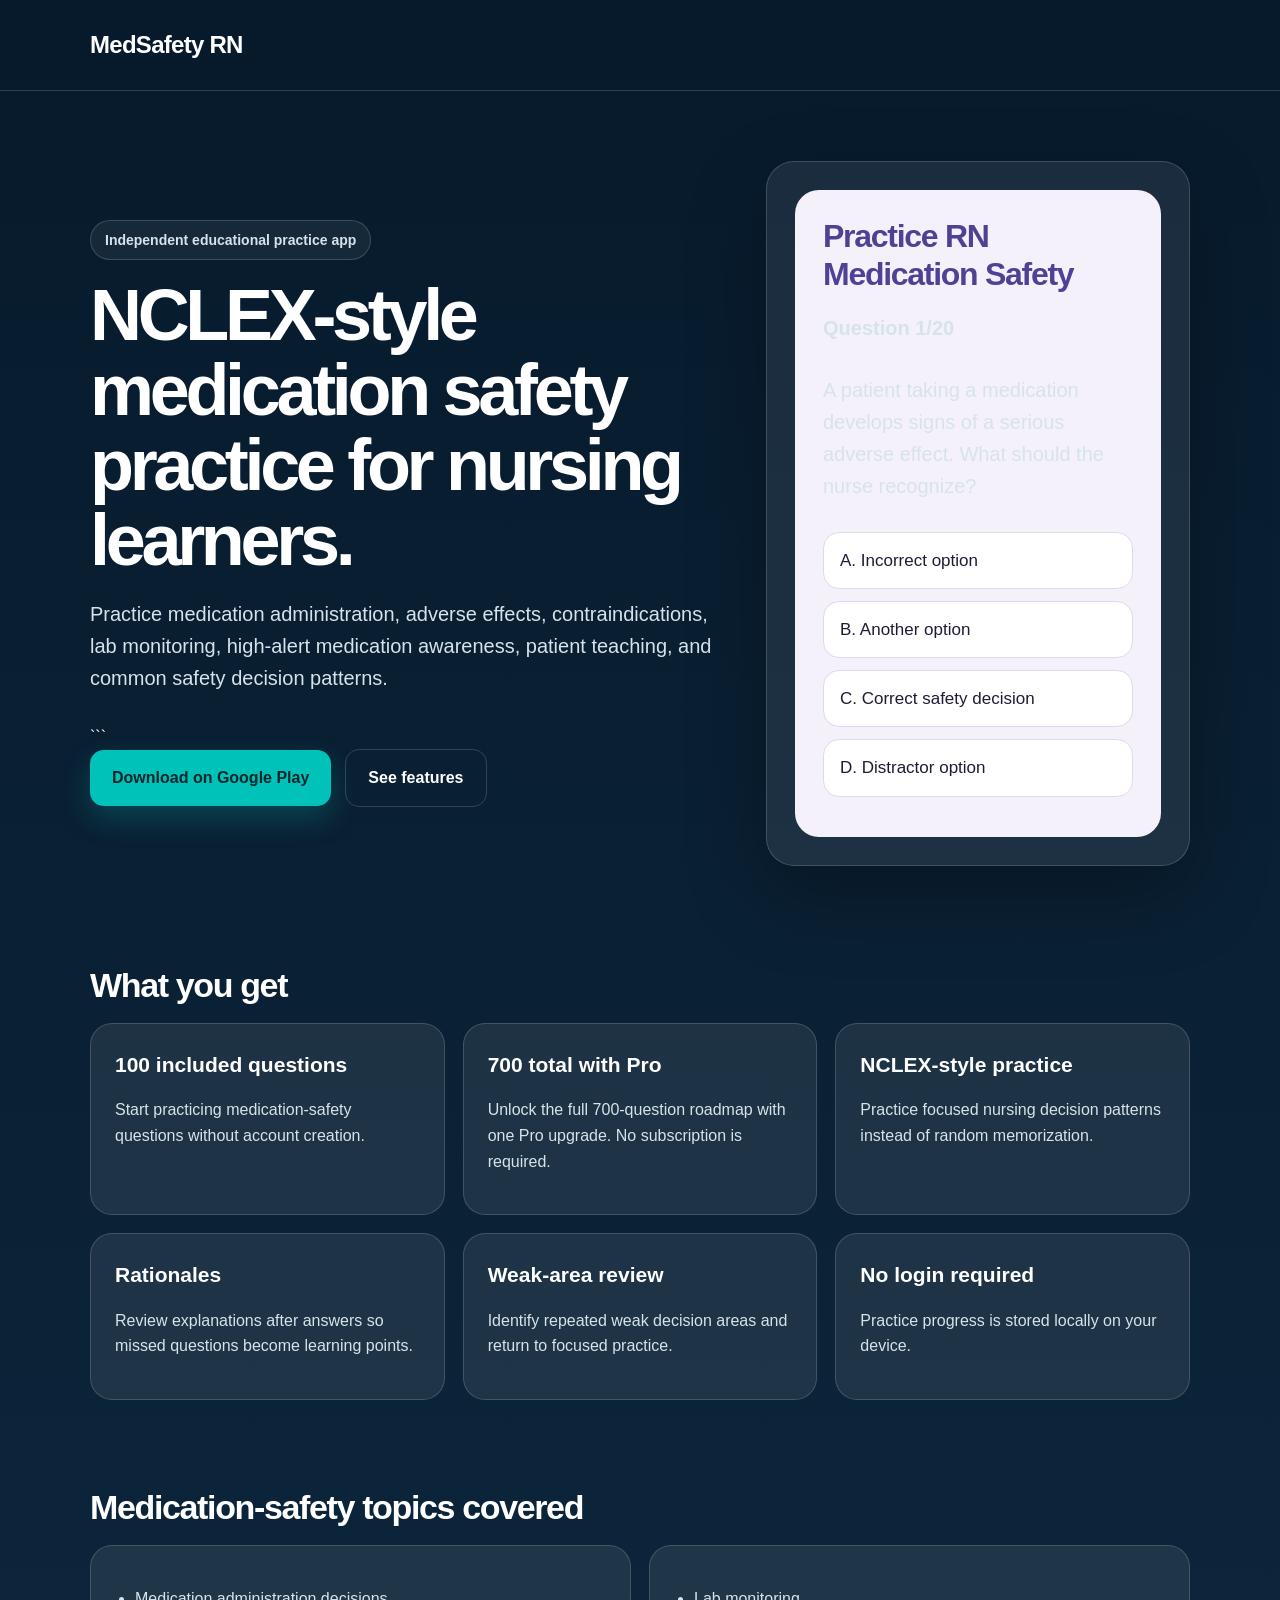
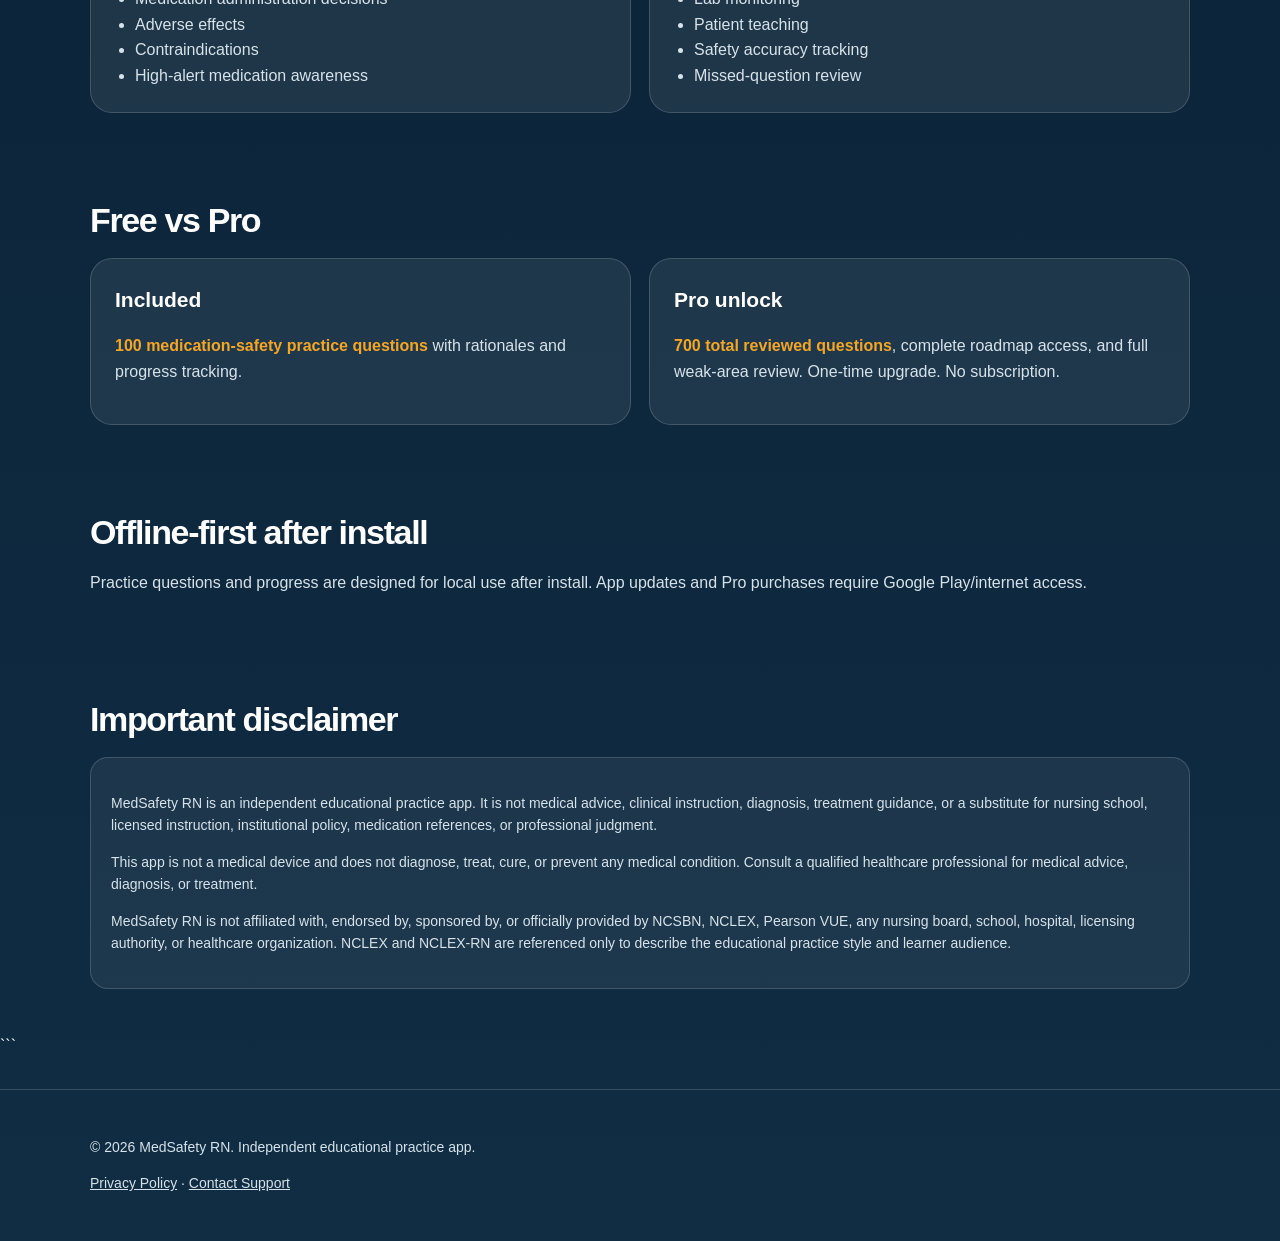
==== index.html @ d45f6365 "Add initial HTML structure for MedSafety RN app This HTML file contains the structure and styling fo" ====
<!DOCTYPE html>

<html lang="en">
<head>
  <meta charset="UTF-8" />
  <meta name="viewport" content="width=device-width, initial-scale=1.0" />

  <title>MedSafety RN – NCLEX-Style Medication Safety Practice</title>

  <meta name="description" content="Practice NCLEX-style medication safety questions for nursing learners. 100 included questions, 700 total with Pro, offline-first after install, no account required." />

  <style>
    :root {
      --navy: #071A2C;
      --navy2: #102D44;
      --teal: #00C2B8;
      --amber: #F5A623;
      --white: #FFFFFF;
      --soft: #D7E3EA;
      --card: rgba(255, 255, 255, 0.08);
      --border: rgba(255, 255, 255, 0.16);
    }

    * {
      box-sizing: border-box;
    }

    body {
      margin: 0;
      font-family: Arial, Helvetica, sans-serif;
      background: linear-gradient(180deg, var(--navy), var(--navy2));
      color: var(--white);
      line-height: 1.6;
    }

    a {
      color: inherit;
    }

    .container {
      width: min(1100px, 92%);
      margin: 0 auto;
    }

    header {
      padding: 26px 0;
      border-bottom: 1px solid var(--border);
    }

    .brand {
      font-size: 24px;
      font-weight: 800;
      letter-spacing: -0.03em;
    }

    .hero {
      padding: 70px 0 56px;
      display: grid;
      grid-template-columns: 1.2fr 0.8fr;
      gap: 40px;
      align-items: center;
    }

    .eyebrow {
      display: inline-block;
      padding: 8px 14px;
      border: 1px solid var(--border);
      border-radius: 999px;
      color: var(--soft);
      background: rgba(255, 255, 255, 0.06);
      margin-bottom: 18px;
      font-weight: 700;
      font-size: 14px;
    }

    h1 {
      font-size: clamp(42px, 6vw, 72px);
      line-height: 1.04;
      margin: 0 0 20px;
      letter-spacing: -0.06em;
    }

    .hero p {
      color: var(--soft);
      font-size: 20px;
      max-width: 680px;
      margin: 0 0 30px;
    }

    .cta-row {
      display: flex;
      gap: 14px;
      flex-wrap: wrap;
      align-items: center;
    }

    .button {
      display: inline-block;
      text-decoration: none;
      background: var(--teal);
      color: #04252A;
      font-weight: 800;
      padding: 15px 22px;
      border-radius: 14px;
      box-shadow: 0 12px 30px rgba(0, 194, 184, 0.24);
    }

    .button.secondary {
      background: transparent;
      color: var(--white);
      border: 1px solid var(--border);
      box-shadow: none;
    }

    .phone-card {
      background: var(--card);
      border: 1px solid var(--border);
      border-radius: 28px;
      padding: 28px;
      box-shadow: 0 30px 80px rgba(0, 0, 0, 0.28);
    }

    .mock {
      background: #f4f1fb;
      color: #211A35;
      border-radius: 24px;
      padding: 28px;
      min-height: 420px;
    }

    .mock h2 {
      color: #514195;
      font-size: 32px;
      line-height: 1.18;
      margin: 0 0 18px;
    }

    .mock .option {
      background: #fff;
      border: 1px solid #ded9eb;
      border-radius: 16px;
      padding: 14px 16px;
      margin: 12px 0;
      font-size: 17px;
    }

    section {
      padding: 44px 0;
    }

    h2 {
      font-size: 34px;
      line-height: 1.15;
      letter-spacing: -0.04em;
      margin: 0 0 18px;
    }

    .grid {
      display: grid;
      grid-template-columns: repeat(3, 1fr);
      gap: 18px;
    }

    .card {
      background: var(--card);
      border: 1px solid var(--border);
      border-radius: 22px;
      padding: 24px;
    }

    .card h3 {
      margin: 0 0 10px;
      font-size: 21px;
    }

    .card p,
    .card li,
    section p,
    footer p {
      color: var(--soft);
    }

    ul {
      padding-left: 20px;
      margin-bottom: 0;
    }

    .split {
      display: grid;
      grid-template-columns: 1fr 1fr;
      gap: 18px;
    }

    .highlight {
      color: var(--amber);
      font-weight: 800;
    }

    .disclaimer {
      font-size: 14px;
      color: var(--soft);
      background: rgba(255, 255, 255, 0.06);
      border: 1px solid var(--border);
      border-radius: 18px;
      padding: 20px;
    }

    footer {
      padding: 32px 0;
      border-top: 1px solid var(--border);
      margin-top: 30px;
      font-size: 14px;
    }

    @media (max-width: 850px) {
      .hero,
      .grid,
      .split {
        grid-template-columns: 1fr;
      }

      .hero {
        padding-top: 46px;
      }
    }
  </style>

</head>

<body>
  <header>
    <div class="container">
      <div class="brand">MedSafety RN</div>
    </div>
  </header>

  <main>
    <section class="hero container">
      <div>
        <span class="eyebrow">Independent educational practice app</span>
        <h1>NCLEX-style medication safety practice for nursing learners.</h1>
        <p>
          Practice medication administration, adverse effects, contraindications,
          lab monitoring, high-alert medication awareness, patient teaching, and
          common safety decision patterns.
        </p>

```
    <div class="cta-row">
      <a class="button" href="https://play.google.com/store/apps/details?id=com.sadhoo.medsafety_rn" target="_blank" rel="noopener">
        Download on Google Play
      </a>
      <a class="button secondary" href="#features">
        See features
      </a>
    </div>
  </div>

  <div class="phone-card">
    <div class="mock">
      <h2>Practice RN Medication Safety</h2>
      <p><strong>Question 1/20</strong></p>
      <p>A patient taking a medication develops signs of a serious adverse effect. What should the nurse recognize?</p>
      <div class="option">A. Incorrect option</div>
      <div class="option">B. Another option</div>
      <div class="option">C. Correct safety decision</div>
      <div class="option">D. Distractor option</div>
    </div>
  </div>
</section>

<section id="features" class="container">
  <h2>What you get</h2>
  <div class="grid">
    <div class="card">
      <h3>100 included questions</h3>
      <p>Start practicing medication-safety questions without account creation.</p>
    </div>

    <div class="card">
      <h3>700 total with Pro</h3>
      <p>Unlock the full 700-question roadmap with one Pro upgrade. No subscription is required.</p>
    </div>

    <div class="card">
      <h3>NCLEX-style practice</h3>
      <p>Practice focused nursing decision patterns instead of random memorization.</p>
    </div>

    <div class="card">
      <h3>Rationales</h3>
      <p>Review explanations after answers so missed questions become learning points.</p>
    </div>

    <div class="card">
      <h3>Weak-area review</h3>
      <p>Identify repeated weak decision areas and return to focused practice.</p>
    </div>

    <div class="card">
      <h3>No login required</h3>
      <p>Practice progress is stored locally on your device.</p>
    </div>
  </div>
</section>

<section class="container">
  <h2>Medication-safety topics covered</h2>
  <div class="split">
    <div class="card">
      <ul>
        <li>Medication administration decisions</li>
        <li>Adverse effects</li>
        <li>Contraindications</li>
        <li>High-alert medication awareness</li>
      </ul>
    </div>

    <div class="card">
      <ul>
        <li>Lab monitoring</li>
        <li>Patient teaching</li>
        <li>Safety accuracy tracking</li>
        <li>Missed-question review</li>
      </ul>
    </div>
  </div>
</section>

<section class="container">
  <h2>Free vs Pro</h2>
  <div class="split">
    <div class="card">
      <h3>Included</h3>
      <p><span class="highlight">100 medication-safety practice questions</span> with rationales and progress tracking.</p>
    </div>

    <div class="card">
      <h3>Pro unlock</h3>
      <p><span class="highlight">700 total reviewed questions</span>, complete roadmap access, and full weak-area review. One-time upgrade. No subscription.</p>
    </div>
  </div>
</section>

<section class="container">
  <h2>Offline-first after install</h2>
  <p>
    Practice questions and progress are designed for local use after install.
    App updates and Pro purchases require Google Play/internet access.
  </p>
</section>

<section class="container">
  <h2>Important disclaimer</h2>
  <div class="disclaimer">
    <p>
      MedSafety RN is an independent educational practice app. It is not medical advice,
      clinical instruction, diagnosis, treatment guidance, or a substitute for nursing school,
      licensed instruction, institutional policy, medication references, or professional judgment.
    </p>
    <p>
      This app is not a medical device and does not diagnose, treat, cure, or prevent any
      medical condition. Consult a qualified healthcare professional for medical advice,
      diagnosis, or treatment.
    </p>
    <p>
      MedSafety RN is not affiliated with, endorsed by, sponsored by, or officially provided by
      NCSBN, NCLEX, Pearson VUE, any nursing board, school, hospital, licensing authority, or
      healthcare organization. NCLEX and NCLEX-RN are referenced only to describe the educational
      practice style and learner audience.
    </p>
  </div>
</section>
```

  </main>

  <footer>
    <div class="container">
      <p>© 2026 MedSafety RN. Independent educational practice app.</p>
      <p>
        <a href="https://anilkrkalsi.github.io/medsafety-rn-privacy/" target="_blank" rel="noopener">Privacy Policy</a>
        ·
        <a href="mailto:anilkrkalsi@gmail.com">Contact Support</a>
      </p>
    </div>
  </footer>
</body>
</html>
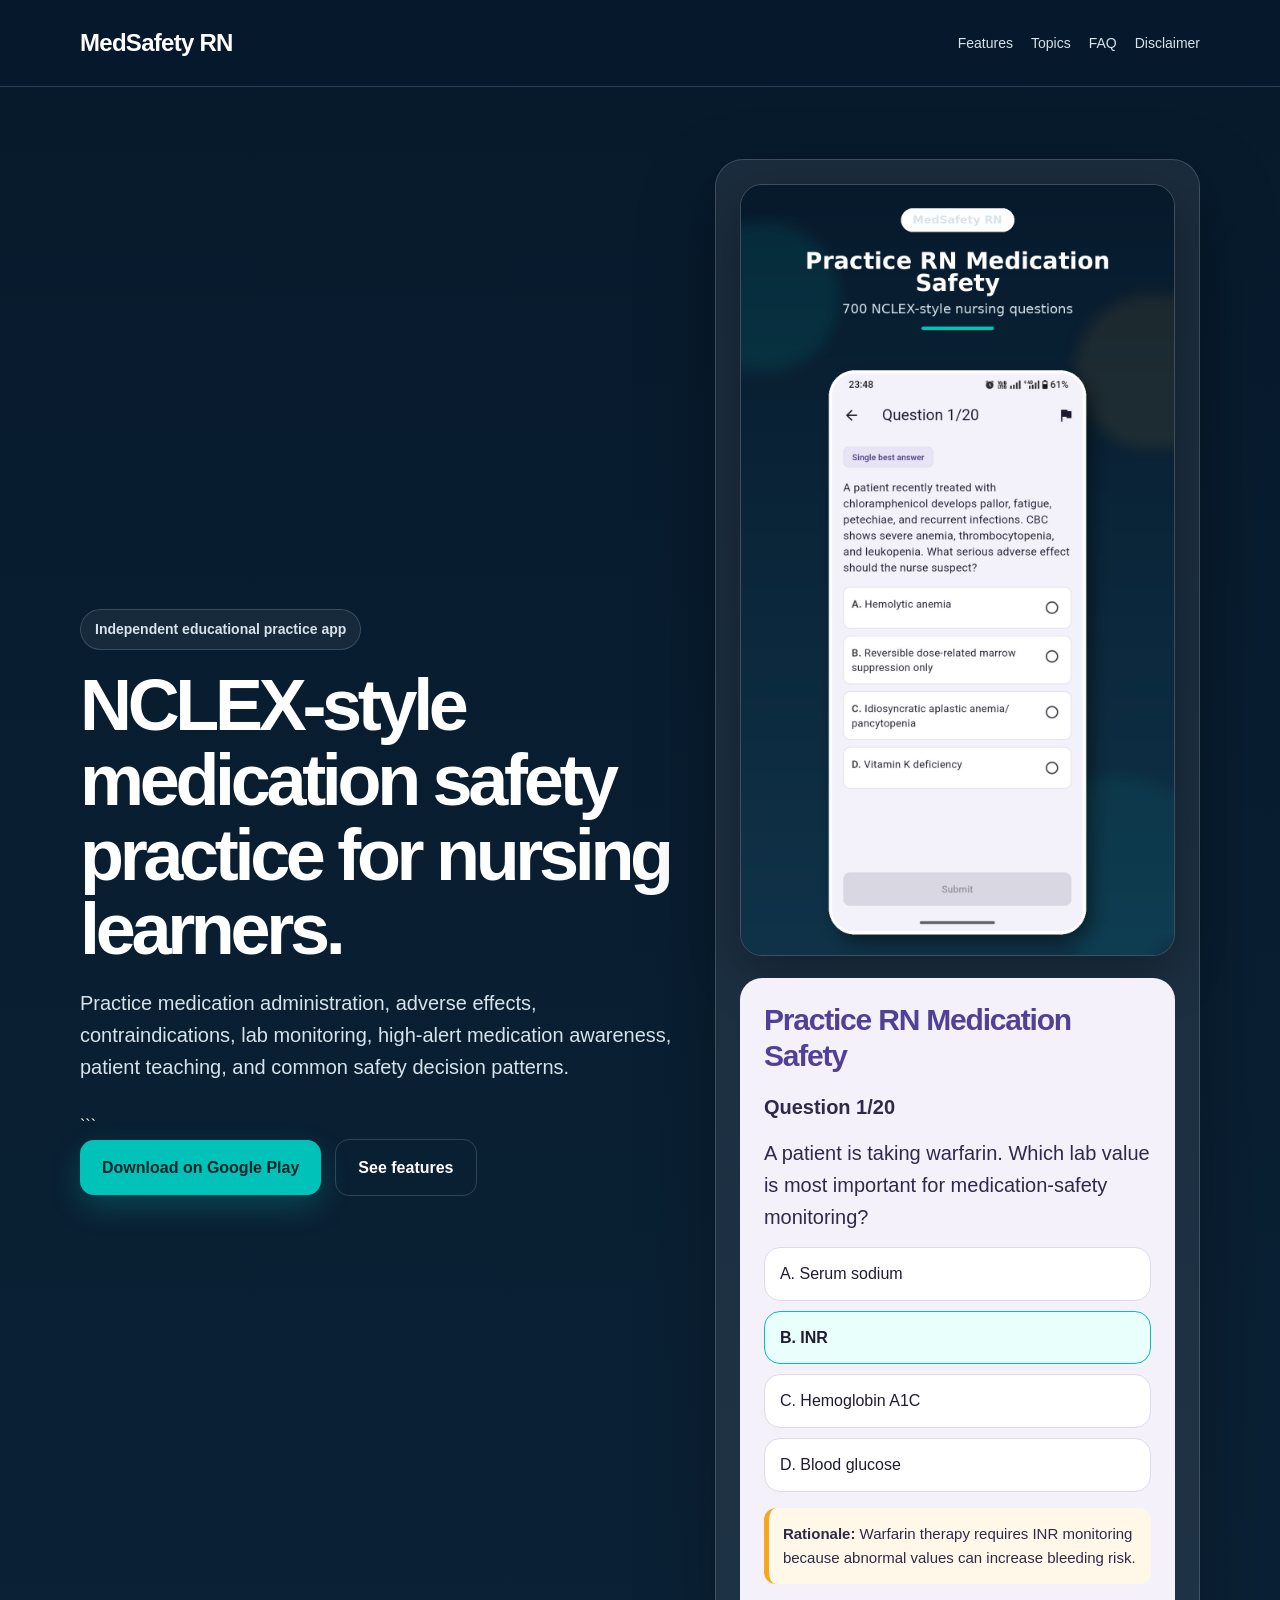
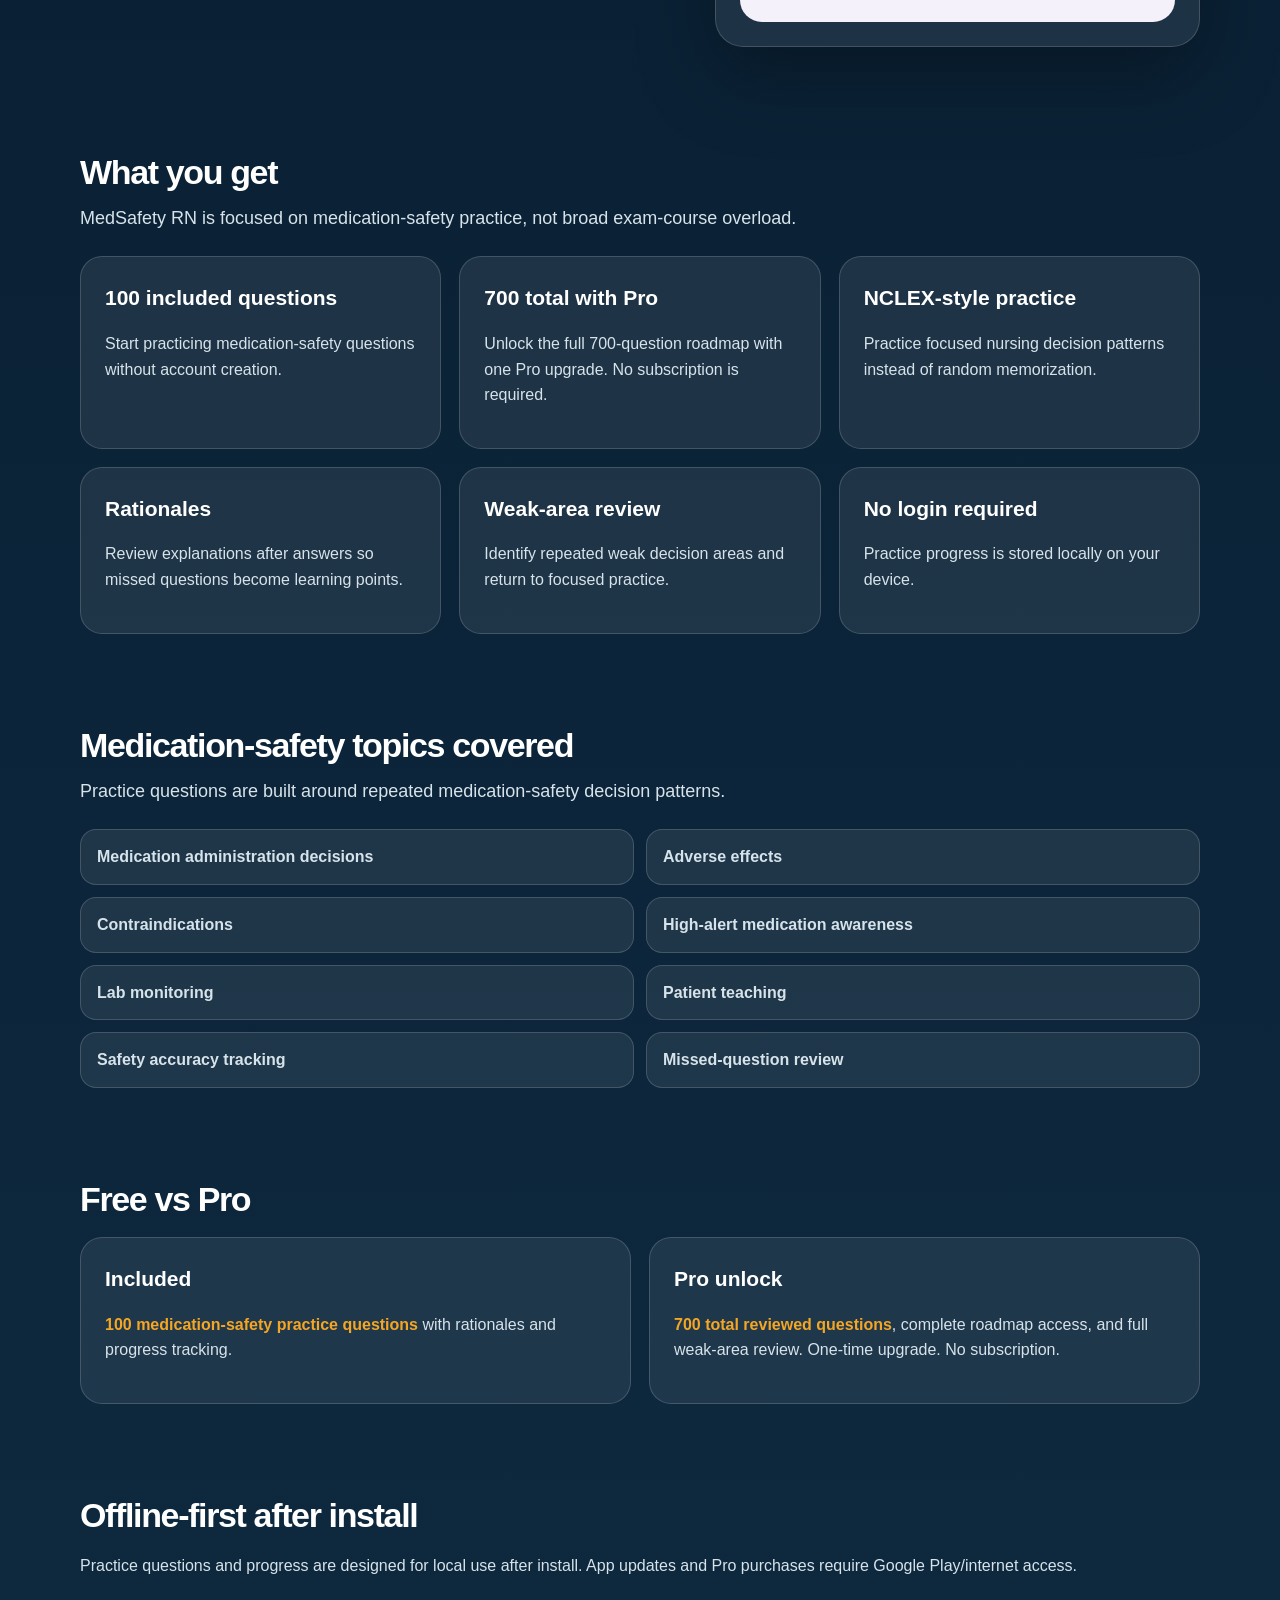
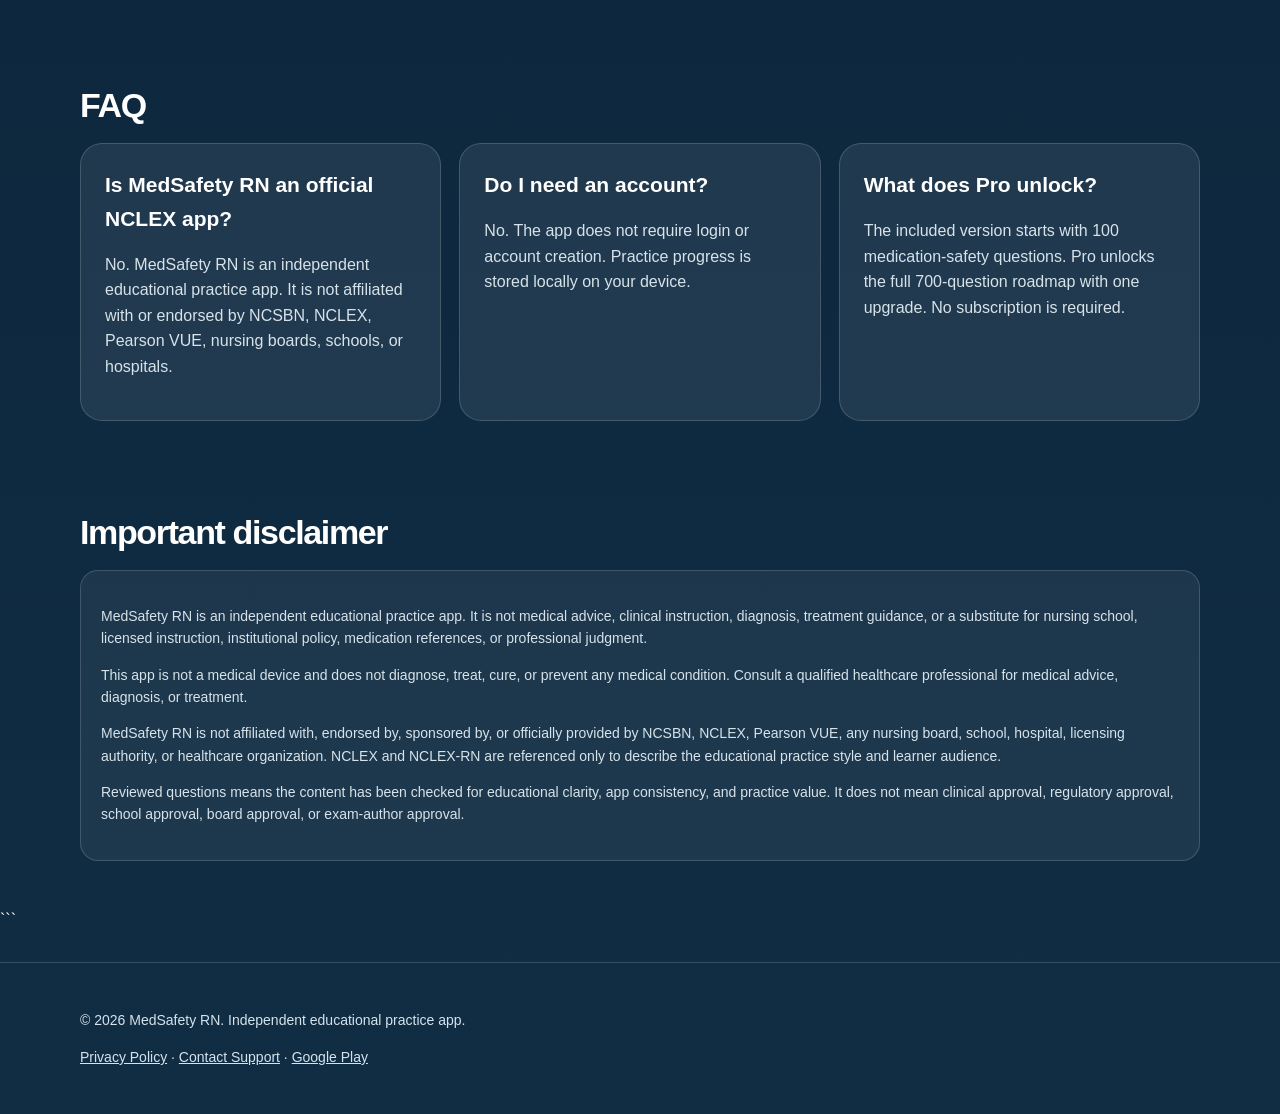
==== commit 465f7b3d: "Enhance meta tags and update styles in index.html" ====
--- a/index.html
+++ b/index.html
@@ -8,6 +8,11 @@
   <title>MedSafety RN – NCLEX-Style Medication Safety Practice</title>
 
   <meta name="description" content="Practice NCLEX-style medication safety questions for nursing learners. 100 included questions, 700 total with Pro, offline-first after install, no account required." />
+
+  <meta property="og:title" content="MedSafety RN – NCLEX-Style Medication Safety Practice" />
+  <meta property="og:description" content="Focused medication-safety practice for nursing learners. 100 included questions, 700 total with Pro, no login required." />
+  <meta property="og:type" content="website" />
+  <meta property="og:image" content="01_practice_rn_medication_safety.png" />
 
   <style>
     :root {
@@ -17,12 +22,18 @@
       --amber: #F5A623;
       --white: #FFFFFF;
       --soft: #D7E3EA;
+      --muted: #AFC0CC;
       --card: rgba(255, 255, 255, 0.08);
       --border: rgba(255, 255, 255, 0.16);
+      --darkText: #211A35;
     }
 
     * {
       box-sizing: border-box;
+    }
+
+    html {
+      scroll-behavior: smooth;
     }
 
     body {
@@ -38,13 +49,25 @@
     }
 
     .container {
-      width: min(1100px, 92%);
+      width: min(1120px, 92%);
       margin: 0 auto;
     }
 
     header {
-      padding: 26px 0;
+      padding: 24px 0;
       border-bottom: 1px solid var(--border);
+      background: rgba(7, 26, 44, 0.82);
+      backdrop-filter: blur(12px);
+      position: sticky;
+      top: 0;
+      z-index: 10;
+    }
+
+    .nav {
+      display: flex;
+      justify-content: space-between;
+      align-items: center;
+      gap: 18px;
     }
 
     .brand {
@@ -53,11 +76,22 @@
       letter-spacing: -0.03em;
     }
 
+    .nav-links {
+      display: flex;
+      gap: 18px;
+      font-size: 14px;
+      color: var(--soft);
+    }
+
+    .nav-links a {
+      text-decoration: none;
+    }
+
     .hero {
-      padding: 70px 0 56px;
+      padding: 72px 0 60px;
       display: grid;
-      grid-template-columns: 1.2fr 0.8fr;
-      gap: 40px;
+      grid-template-columns: 1.1fr 0.9fr;
+      gap: 42px;
       align-items: center;
     }
 
@@ -83,7 +117,7 @@
     .hero p {
       color: var(--soft);
       font-size: 20px;
-      max-width: 680px;
+      max-width: 700px;
       margin: 0 0 30px;
     }
 
@@ -112,40 +146,68 @@
       box-shadow: none;
     }
 
-    .phone-card {
+    .hero-card {
       background: var(--card);
       border: 1px solid var(--border);
       border-radius: 28px;
-      padding: 28px;
+      padding: 24px;
       box-shadow: 0 30px 80px rgba(0, 0, 0, 0.28);
+    }
+
+    .real-shot {
+      width: 100%;
+      border-radius: 22px;
+      border: 1px solid var(--border);
+      box-shadow: 0 20px 50px rgba(0, 0, 0, 0.30);
+      display: block;
+      margin-bottom: 22px;
     }
 
     .mock {
       background: #f4f1fb;
-      color: #211A35;
-      border-radius: 24px;
-      padding: 28px;
-      min-height: 420px;
+      color: var(--darkText);
+      border-radius: 22px;
+      padding: 24px;
     }
 
     .mock h2 {
       color: #514195;
-      font-size: 32px;
+      font-size: 30px;
       line-height: 1.18;
       margin: 0 0 18px;
+    }
+
+    .mock p {
+      color: #30294A;
+      margin: 0 0 14px;
     }
 
     .mock .option {
       background: #fff;
       border: 1px solid #ded9eb;
       border-radius: 16px;
-      padding: 14px 16px;
-      margin: 12px 0;
-      font-size: 17px;
+      padding: 13px 15px;
+      margin: 10px 0;
+      font-size: 16px;
+    }
+
+    .mock .option.correct {
+      border-color: #00C2B8;
+      background: #E9FFFC;
+      font-weight: 800;
+    }
+
+    .mock .rationale {
+      margin-top: 16px;
+      padding: 14px;
+      background: #fff8e8;
+      border-left: 5px solid #F5A623;
+      border-radius: 12px;
+      font-size: 15px;
     }
 
     section {
-      padding: 44px 0;
+      padding: 46px 0;
     }
 
     h2 {
@@ -155,12 +217,26 @@
       margin: 0 0 18px;
     }
 
+    .section-lead {
+      color: var(--soft);
+      max-width: 780px;
+      margin-top: -6px;
+      margin-bottom: 24px;
+      font-size: 18px;
+    }
+
     .grid {
       display: grid;
       grid-template-columns: repeat(3, 1fr);
       gap: 18px;
     }
 
+    .split {
+      display: grid;
+      grid-template-columns: 1fr 1fr;
+      gap: 18px;
+    }
+
     .card {
       background: var(--card);
       border: 1px solid var(--border);
@@ -185,15 +261,25 @@
       margin-bottom: 0;
     }
 
-    .split {
-      display: grid;
-      grid-template-columns: 1fr 1fr;
-      gap: 18px;
-    }
-
     .highlight {
       color: var(--amber);
       font-weight: 800;
+    }
+
+    .topic-list {
+      display: grid;
+      grid-template-columns: repeat(2, 1fr);
+      gap: 12px;
+      margin-top: 18px;
+    }
+
+    .topic {
+      background: rgba(255, 255, 255, 0.08);
+      border: 1px solid var(--border);
+      border-radius: 16px;
+      padding: 14px 16px;
+      color: var(--soft);
+      font-weight: 700;
     }
 
     .disclaimer {
@@ -212,16 +298,30 @@
       font-size: 14px;
     }
 
-    @media (max-width: 850px) {
+    footer a {
+      color: var(--soft);
+    }
+
+    @media (max-width: 900px) {
       .hero,
       .grid,
-      .split {
+      .split,
+      .topic-list {
         grid-template-columns: 1fr;
       }
 
       .hero {
         padding-top: 46px;
       }
+
+      .nav {
+        align-items: flex-start;
+        flex-direction: column;
+      }
+
+      .nav-links {
+        flex-wrap: wrap;
+      }
     }
   </style>
 
@@ -229,8 +329,14 @@
 
 <body>
   <header>
-    <div class="container">
+    <div class="container nav">
       <div class="brand">MedSafety RN</div>
+      <nav class="nav-links">
+        <a href="#features">Features</a>
+        <a href="#topics">Topics</a>
+        <a href="#faq">FAQ</a>
+        <a href="#disclaimer">Disclaimer</a>
+      </nav>
     </div>
   </header>
 
@@ -256,21 +362,28 @@
     </div>
   </div>
 
-  <div class="phone-card">
+  <div class="hero-card">
+    <img class="real-shot" src="01_practice_rn_medication_safety.png" alt="MedSafety RN app screenshot showing NCLEX-style medication safety practice" />
+
     <div class="mock">
       <h2>Practice RN Medication Safety</h2>
       <p><strong>Question 1/20</strong></p>
-      <p>A patient taking a medication develops signs of a serious adverse effect. What should the nurse recognize?</p>
-      <div class="option">A. Incorrect option</div>
-      <div class="option">B. Another option</div>
-      <div class="option">C. Correct safety decision</div>
-      <div class="option">D. Distractor option</div>
+      <p>A patient is taking warfarin. Which lab value is most important for medication-safety monitoring?</p>
+      <div class="option">A. Serum sodium</div>
+      <div class="option correct">B. INR</div>
+      <div class="option">C. Hemoglobin A1C</div>
+      <div class="option">D. Blood glucose</div>
+      <p class="rationale"><strong>Rationale:</strong> Warfarin therapy requires INR monitoring because abnormal values can increase bleeding risk.</p>
     </div>
   </div>
 </section>
 
 <section id="features" class="container">
   <h2>What you get</h2>
+  <p class="section-lead">
+    MedSafety RN is focused on medication-safety practice, not broad exam-course overload.
+  </p>
+
   <div class="grid">
     <div class="card">
       <h3>100 included questions</h3>
@@ -304,26 +417,21 @@
   </div>
 </section>
 
-<section class="container">
+<section id="topics" class="container">
   <h2>Medication-safety topics covered</h2>
-  <div class="split">
-    <div class="card">
-      <ul>
-        <li>Medication administration decisions</li>
-        <li>Adverse effects</li>
-        <li>Contraindications</li>
-        <li>High-alert medication awareness</li>
-      </ul>
-    </div>
-
-    <div class="card">
-      <ul>
-        <li>Lab monitoring</li>
-        <li>Patient teaching</li>
-        <li>Safety accuracy tracking</li>
-        <li>Missed-question review</li>
-      </ul>
-    </div>
+  <p class="section-lead">
+    Practice questions are built around repeated medication-safety decision patterns.
+  </p>
+
+  <div class="topic-list">
+    <div class="topic">Medication administration decisions</div>
+    <div class="topic">Adverse effects</div>
+    <div class="topic">Contraindications</div>
+    <div class="topic">High-alert medication awareness</div>
+    <div class="topic">Lab monitoring</div>
+    <div class="topic">Patient teaching</div>
+    <div class="topic">Safety accuracy tracking</div>
+    <div class="topic">Missed-question review</div>
   </div>
 </section>
 
@@ -350,24 +458,54 @@
   </p>
 </section>
 
-<section class="container">
+<section id="faq" class="container">
+  <h2>FAQ</h2>
+
+  <div class="grid">
+    <div class="card">
+      <h3>Is MedSafety RN an official NCLEX app?</h3>
+      <p>No. MedSafety RN is an independent educational practice app. It is not affiliated with or endorsed by NCSBN, NCLEX, Pearson VUE, nursing boards, schools, or hospitals.</p>
+    </div>
+
+    <div class="card">
+      <h3>Do I need an account?</h3>
+      <p>No. The app does not require login or account creation. Practice progress is stored locally on your device.</p>
+    </div>
+
+    <div class="card">
+      <h3>What does Pro unlock?</h3>
+      <p>The included version starts with 100 medication-safety questions. Pro unlocks the full 700-question roadmap with one upgrade. No subscription is required.</p>
+    </div>
+  </div>
+</section>
+
+<section id="disclaimer" class="container">
   <h2>Important disclaimer</h2>
+
   <div class="disclaimer">
     <p>
       MedSafety RN is an independent educational practice app. It is not medical advice,
       clinical instruction, diagnosis, treatment guidance, or a substitute for nursing school,
       licensed instruction, institutional policy, medication references, or professional judgment.
     </p>
+
     <p>
       This app is not a medical device and does not diagnose, treat, cure, or prevent any
       medical condition. Consult a qualified healthcare professional for medical advice,
       diagnosis, or treatment.
     </p>
+
     <p>
       MedSafety RN is not affiliated with, endorsed by, sponsored by, or officially provided by
       NCSBN, NCLEX, Pearson VUE, any nursing board, school, hospital, licensing authority, or
       healthcare organization. NCLEX and NCLEX-RN are referenced only to describe the educational
       practice style and learner audience.
+    </p>
+
+    <p>
+      Reviewed questions means the content has been checked for educational clarity, app consistency,
+      and practice value. It does not mean clinical approval, regulatory approval, school approval,
+      board approval, or exam-author approval.
     </p>
   </div>
 </section>
@@ -382,6 +520,8 @@
         <a href="https://anilkrkalsi.github.io/medsafety-rn-privacy/" target="_blank" rel="noopener">Privacy Policy</a>
         ·
         <a href="mailto:anilkrkalsi@gmail.com">Contact Support</a>
+        ·
+        <a href="https://play.google.com/store/apps/details?id=com.sadhoo.medsafety_rn" target="_blank" rel="noopener">Google Play</a>
       </p>
     </div>
   </footer>
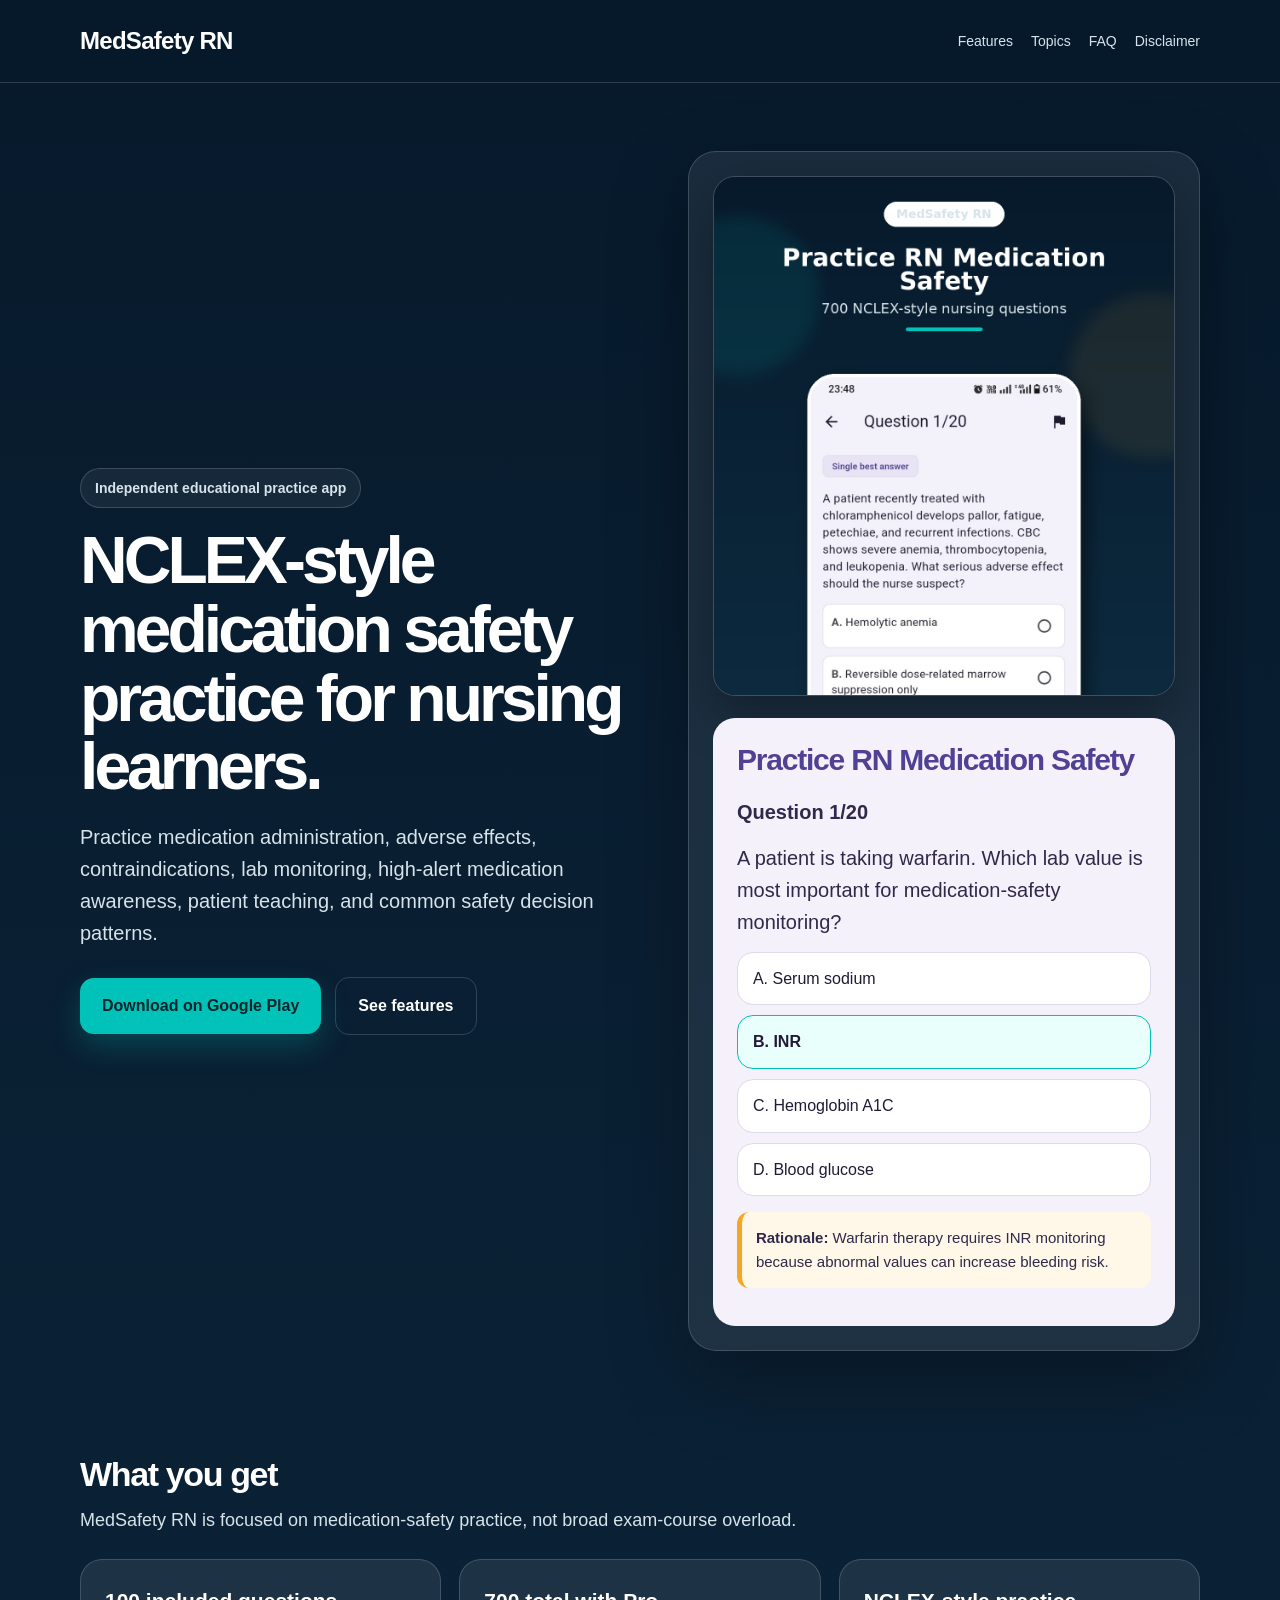
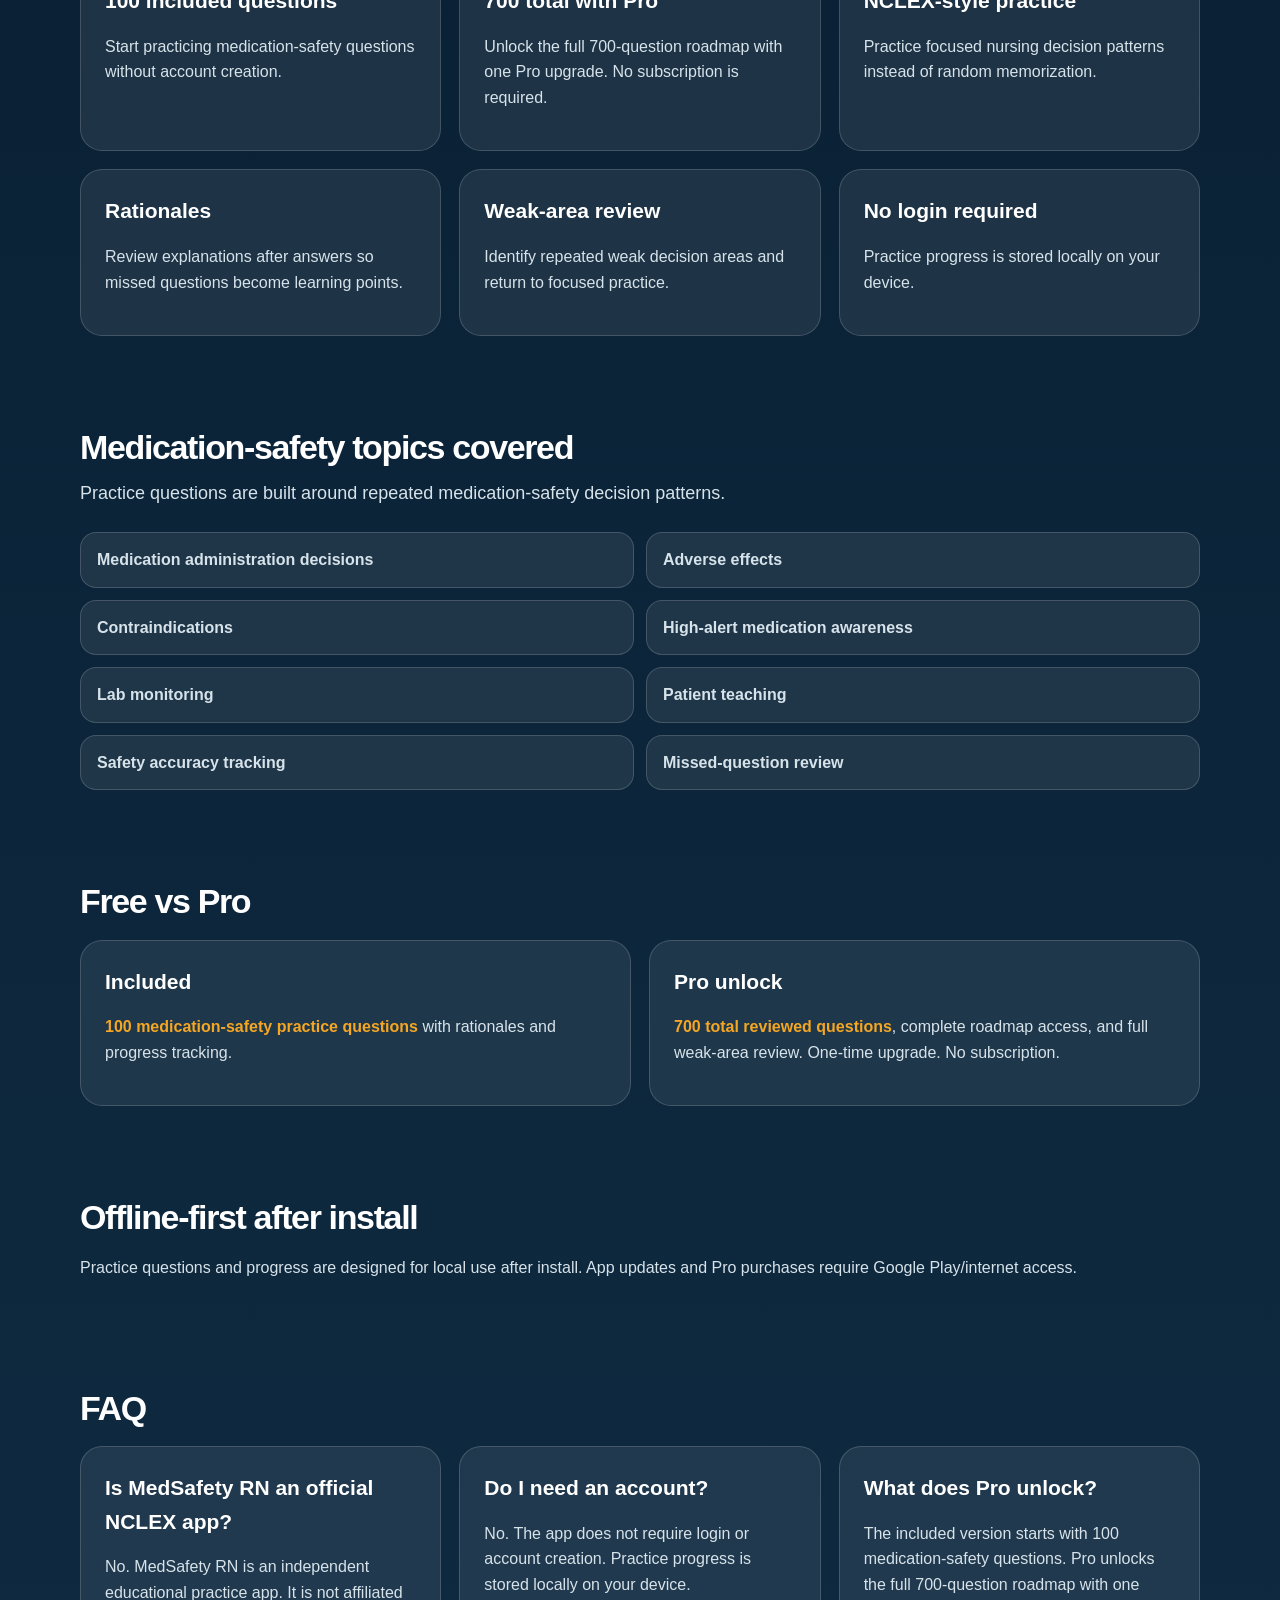
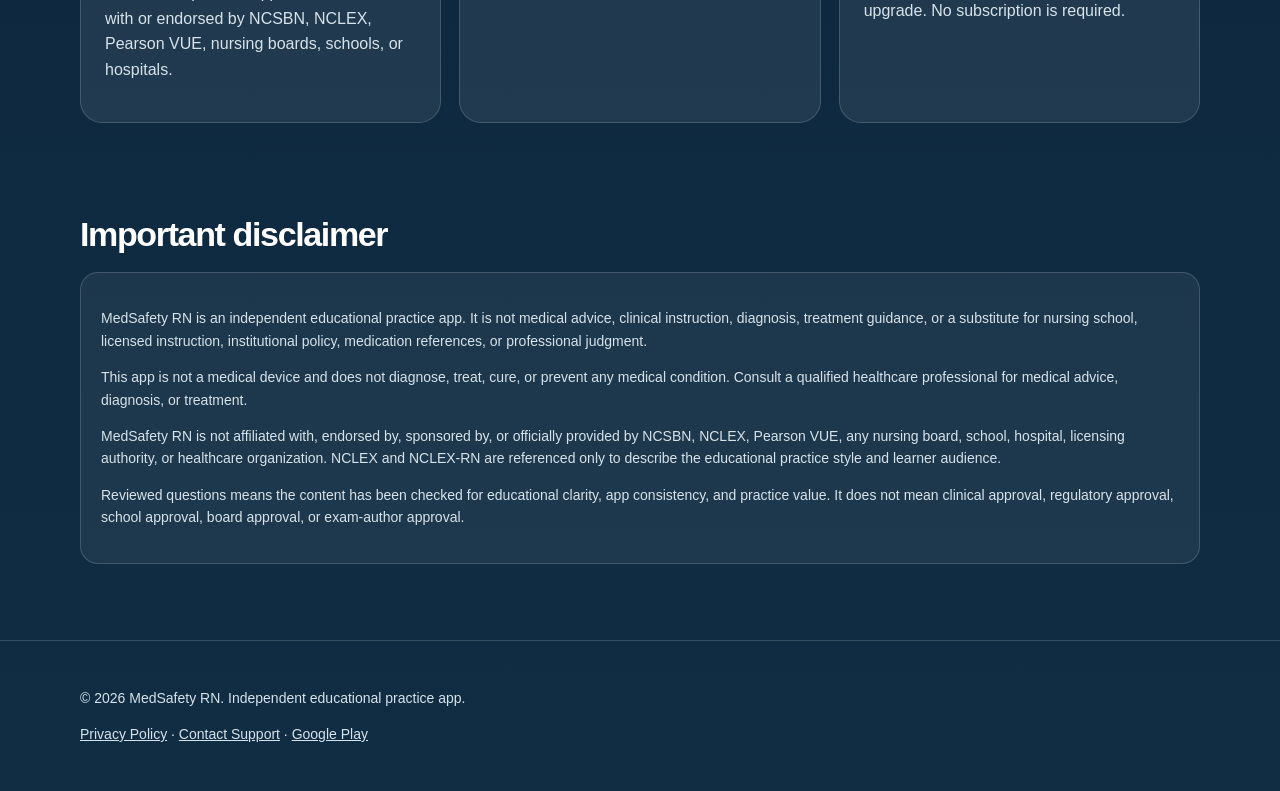
==== commit 59f58404: "Refactor index.html for layout and styling updates" ====
--- a/index.html
+++ b/index.html
@@ -1,5 +1,4 @@
 <!DOCTYPE html>
-
 <html lang="en">
 <head>
   <meta charset="UTF-8" />
@@ -22,7 +21,6 @@
       --amber: #F5A623;
       --white: #FFFFFF;
       --soft: #D7E3EA;
-      --muted: #AFC0CC;
       --card: rgba(255, 255, 255, 0.08);
       --border: rgba(255, 255, 255, 0.16);
       --darkText: #211A35;
@@ -54,10 +52,9 @@
     }
 
     header {
-      padding: 24px 0;
+      padding: 22px 0;
       border-bottom: 1px solid var(--border);
-      background: rgba(7, 26, 44, 0.82);
-      backdrop-filter: blur(12px);
+      background: rgba(7, 26, 44, 0.94);
       position: sticky;
       top: 0;
       z-index: 10;
@@ -88,9 +85,9 @@
     }
 
     .hero {
-      padding: 72px 0 60px;
+      padding: 68px 0 58px;
       display: grid;
-      grid-template-columns: 1.1fr 0.9fr;
+      grid-template-columns: 1.05fr 0.95fr;
       gap: 42px;
       align-items: center;
     }
@@ -108,7 +105,7 @@
     }
 
     h1 {
-      font-size: clamp(42px, 6vw, 72px);
+      font-size: clamp(40px, 5.2vw, 66px);
       line-height: 1.04;
       margin: 0 0 20px;
       letter-spacing: -0.06em;
@@ -118,7 +115,7 @@
       color: var(--soft);
       font-size: 20px;
       max-width: 700px;
-      margin: 0 0 30px;
+      margin: 0 0 28px;
     }
 
     .cta-row {
@@ -156,6 +153,9 @@
 
     .real-shot {
       width: 100%;
+      height: 520px;
+      object-fit: cover;
+      object-position: top center;
       border-radius: 22px;
       border: 1px solid var(--border);
       box-shadow: 0 20px 50px rgba(0, 0, 0, 0.30);
@@ -311,7 +311,7 @@
       }
 
       .hero {
-        padding-top: 46px;
+        padding-top: 42px;
       }
 
       .nav {
@@ -322,9 +322,12 @@
       .nav-links {
         flex-wrap: wrap;
       }
+
+      .real-shot {
+        height: auto;
+      }
     }
   </style>
-
 </head>
 
 <body>
@@ -351,166 +354,163 @@
           common safety decision patterns.
         </p>
 
-```
-    <div class="cta-row">
-      <a class="button" href="https://play.google.com/store/apps/details?id=com.sadhoo.medsafety_rn" target="_blank" rel="noopener">
-        Download on Google Play
-      </a>
-      <a class="button secondary" href="#features">
-        See features
-      </a>
-    </div>
-  </div>
-
-  <div class="hero-card">
-    <img class="real-shot" src="01_practice_rn_medication_safety.png" alt="MedSafety RN app screenshot showing NCLEX-style medication safety practice" />
-
-    <div class="mock">
-      <h2>Practice RN Medication Safety</h2>
-      <p><strong>Question 1/20</strong></p>
-      <p>A patient is taking warfarin. Which lab value is most important for medication-safety monitoring?</p>
-      <div class="option">A. Serum sodium</div>
-      <div class="option correct">B. INR</div>
-      <div class="option">C. Hemoglobin A1C</div>
-      <div class="option">D. Blood glucose</div>
-      <p class="rationale"><strong>Rationale:</strong> Warfarin therapy requires INR monitoring because abnormal values can increase bleeding risk.</p>
-    </div>
-  </div>
-</section>
-
-<section id="features" class="container">
-  <h2>What you get</h2>
-  <p class="section-lead">
-    MedSafety RN is focused on medication-safety practice, not broad exam-course overload.
-  </p>
-
-  <div class="grid">
-    <div class="card">
-      <h3>100 included questions</h3>
-      <p>Start practicing medication-safety questions without account creation.</p>
-    </div>
-
-    <div class="card">
-      <h3>700 total with Pro</h3>
-      <p>Unlock the full 700-question roadmap with one Pro upgrade. No subscription is required.</p>
-    </div>
-
-    <div class="card">
-      <h3>NCLEX-style practice</h3>
-      <p>Practice focused nursing decision patterns instead of random memorization.</p>
-    </div>
-
-    <div class="card">
-      <h3>Rationales</h3>
-      <p>Review explanations after answers so missed questions become learning points.</p>
-    </div>
-
-    <div class="card">
-      <h3>Weak-area review</h3>
-      <p>Identify repeated weak decision areas and return to focused practice.</p>
-    </div>
-
-    <div class="card">
-      <h3>No login required</h3>
-      <p>Practice progress is stored locally on your device.</p>
-    </div>
-  </div>
-</section>
-
-<section id="topics" class="container">
-  <h2>Medication-safety topics covered</h2>
-  <p class="section-lead">
-    Practice questions are built around repeated medication-safety decision patterns.
-  </p>
-
-  <div class="topic-list">
-    <div class="topic">Medication administration decisions</div>
-    <div class="topic">Adverse effects</div>
-    <div class="topic">Contraindications</div>
-    <div class="topic">High-alert medication awareness</div>
-    <div class="topic">Lab monitoring</div>
-    <div class="topic">Patient teaching</div>
-    <div class="topic">Safety accuracy tracking</div>
-    <div class="topic">Missed-question review</div>
-  </div>
-</section>
-
-<section class="container">
-  <h2>Free vs Pro</h2>
-  <div class="split">
-    <div class="card">
-      <h3>Included</h3>
-      <p><span class="highlight">100 medication-safety practice questions</span> with rationales and progress tracking.</p>
-    </div>
-
-    <div class="card">
-      <h3>Pro unlock</h3>
-      <p><span class="highlight">700 total reviewed questions</span>, complete roadmap access, and full weak-area review. One-time upgrade. No subscription.</p>
-    </div>
-  </div>
-</section>
-
-<section class="container">
-  <h2>Offline-first after install</h2>
-  <p>
-    Practice questions and progress are designed for local use after install.
-    App updates and Pro purchases require Google Play/internet access.
-  </p>
-</section>
-
-<section id="faq" class="container">
-  <h2>FAQ</h2>
-
-  <div class="grid">
-    <div class="card">
-      <h3>Is MedSafety RN an official NCLEX app?</h3>
-      <p>No. MedSafety RN is an independent educational practice app. It is not affiliated with or endorsed by NCSBN, NCLEX, Pearson VUE, nursing boards, schools, or hospitals.</p>
-    </div>
-
-    <div class="card">
-      <h3>Do I need an account?</h3>
-      <p>No. The app does not require login or account creation. Practice progress is stored locally on your device.</p>
-    </div>
-
-    <div class="card">
-      <h3>What does Pro unlock?</h3>
-      <p>The included version starts with 100 medication-safety questions. Pro unlocks the full 700-question roadmap with one upgrade. No subscription is required.</p>
-    </div>
-  </div>
-</section>
-
-<section id="disclaimer" class="container">
-  <h2>Important disclaimer</h2>
-
-  <div class="disclaimer">
-    <p>
-      MedSafety RN is an independent educational practice app. It is not medical advice,
-      clinical instruction, diagnosis, treatment guidance, or a substitute for nursing school,
-      licensed instruction, institutional policy, medication references, or professional judgment.
-    </p>
-
-    <p>
-      This app is not a medical device and does not diagnose, treat, cure, or prevent any
-      medical condition. Consult a qualified healthcare professional for medical advice,
-      diagnosis, or treatment.
-    </p>
-
-    <p>
-      MedSafety RN is not affiliated with, endorsed by, sponsored by, or officially provided by
-      NCSBN, NCLEX, Pearson VUE, any nursing board, school, hospital, licensing authority, or
-      healthcare organization. NCLEX and NCLEX-RN are referenced only to describe the educational
-      practice style and learner audience.
-    </p>
-
-    <p>
-      Reviewed questions means the content has been checked for educational clarity, app consistency,
-      and practice value. It does not mean clinical approval, regulatory approval, school approval,
-      board approval, or exam-author approval.
-    </p>
-  </div>
-</section>
-```
-
+        <div class="cta-row">
+          <a class="button" href="https://play.google.com/store/apps/details?id=com.sadhoo.medsafety_rn" target="_blank" rel="noopener">
+            Download on Google Play
+          </a>
+          <a class="button secondary" href="#features">
+            See features
+          </a>
+        </div>
+      </div>
+
+      <div class="hero-card">
+        <img class="real-shot" src="01_practice_rn_medication_safety.png" alt="MedSafety RN app screenshot showing NCLEX-style medication safety practice" />
+
+        <div class="mock">
+          <h2>Practice RN Medication Safety</h2>
+          <p><strong>Question 1/20</strong></p>
+          <p>A patient is taking warfarin. Which lab value is most important for medication-safety monitoring?</p>
+          <div class="option">A. Serum sodium</div>
+          <div class="option correct">B. INR</div>
+          <div class="option">C. Hemoglobin A1C</div>
+          <div class="option">D. Blood glucose</div>
+          <p class="rationale"><strong>Rationale:</strong> Warfarin therapy requires INR monitoring because abnormal values can increase bleeding risk.</p>
+        </div>
+      </div>
+    </section>
+
+    <section id="features" class="container">
+      <h2>What you get</h2>
+      <p class="section-lead">
+        MedSafety RN is focused on medication-safety practice, not broad exam-course overload.
+      </p>
+
+      <div class="grid">
+        <div class="card">
+          <h3>100 included questions</h3>
+          <p>Start practicing medication-safety questions without account creation.</p>
+        </div>
+
+        <div class="card">
+          <h3>700 total with Pro</h3>
+          <p>Unlock the full 700-question roadmap with one Pro upgrade. No subscription is required.</p>
+        </div>
+
+        <div class="card">
+          <h3>NCLEX-style practice</h3>
+          <p>Practice focused nursing decision patterns instead of random memorization.</p>
+        </div>
+
+        <div class="card">
+          <h3>Rationales</h3>
+          <p>Review explanations after answers so missed questions become learning points.</p>
+        </div>
+
+        <div class="card">
+          <h3>Weak-area review</h3>
+          <p>Identify repeated weak decision areas and return to focused practice.</p>
+        </div>
+
+        <div class="card">
+          <h3>No login required</h3>
+          <p>Practice progress is stored locally on your device.</p>
+        </div>
+      </div>
+    </section>
+
+    <section id="topics" class="container">
+      <h2>Medication-safety topics covered</h2>
+      <p class="section-lead">
+        Practice questions are built around repeated medication-safety decision patterns.
+      </p>
+
+      <div class="topic-list">
+        <div class="topic">Medication administration decisions</div>
+        <div class="topic">Adverse effects</div>
+        <div class="topic">Contraindications</div>
+        <div class="topic">High-alert medication awareness</div>
+        <div class="topic">Lab monitoring</div>
+        <div class="topic">Patient teaching</div>
+        <div class="topic">Safety accuracy tracking</div>
+        <div class="topic">Missed-question review</div>
+      </div>
+    </section>
+
+    <section class="container">
+      <h2>Free vs Pro</h2>
+      <div class="split">
+        <div class="card">
+          <h3>Included</h3>
+          <p><span class="highlight">100 medication-safety practice questions</span> with rationales and progress tracking.</p>
+        </div>
+
+        <div class="card">
+          <h3>Pro unlock</h3>
+          <p><span class="highlight">700 total reviewed questions</span>, complete roadmap access, and full weak-area review. One-time upgrade. No subscription.</p>
+        </div>
+      </div>
+    </section>
+
+    <section class="container">
+      <h2>Offline-first after install</h2>
+      <p>
+        Practice questions and progress are designed for local use after install.
+        App updates and Pro purchases require Google Play/internet access.
+      </p>
+    </section>
+
+    <section id="faq" class="container">
+      <h2>FAQ</h2>
+
+      <div class="grid">
+        <div class="card">
+          <h3>Is MedSafety RN an official NCLEX app?</h3>
+          <p>No. MedSafety RN is an independent educational practice app. It is not affiliated with or endorsed by NCSBN, NCLEX, Pearson VUE, nursing boards, schools, or hospitals.</p>
+        </div>
+
+        <div class="card">
+          <h3>Do I need an account?</h3>
+          <p>No. The app does not require login or account creation. Practice progress is stored locally on your device.</p>
+        </div>
+
+        <div class="card">
+          <h3>What does Pro unlock?</h3>
+          <p>The included version starts with 100 medication-safety questions. Pro unlocks the full 700-question roadmap with one upgrade. No subscription is required.</p>
+        </div>
+      </div>
+    </section>
+
+    <section id="disclaimer" class="container">
+      <h2>Important disclaimer</h2>
+
+      <div class="disclaimer">
+        <p>
+          MedSafety RN is an independent educational practice app. It is not medical advice,
+          clinical instruction, diagnosis, treatment guidance, or a substitute for nursing school,
+          licensed instruction, institutional policy, medication references, or professional judgment.
+        </p>
+
+        <p>
+          This app is not a medical device and does not diagnose, treat, cure, or prevent any
+          medical condition. Consult a qualified healthcare professional for medical advice,
+          diagnosis, or treatment.
+        </p>
+
+        <p>
+          MedSafety RN is not affiliated with, endorsed by, sponsored by, or officially provided by
+          NCSBN, NCLEX, Pearson VUE, any nursing board, school, hospital, licensing authority, or
+          healthcare organization. NCLEX and NCLEX-RN are referenced only to describe the educational
+          practice style and learner audience.
+        </p>
+
+        <p>
+          Reviewed questions means the content has been checked for educational clarity, app consistency,
+          and practice value. It does not mean clinical approval, regulatory approval, school approval,
+          board approval, or exam-author approval.
+        </p>
+      </div>
+    </section>
   </main>
 
   <footer>
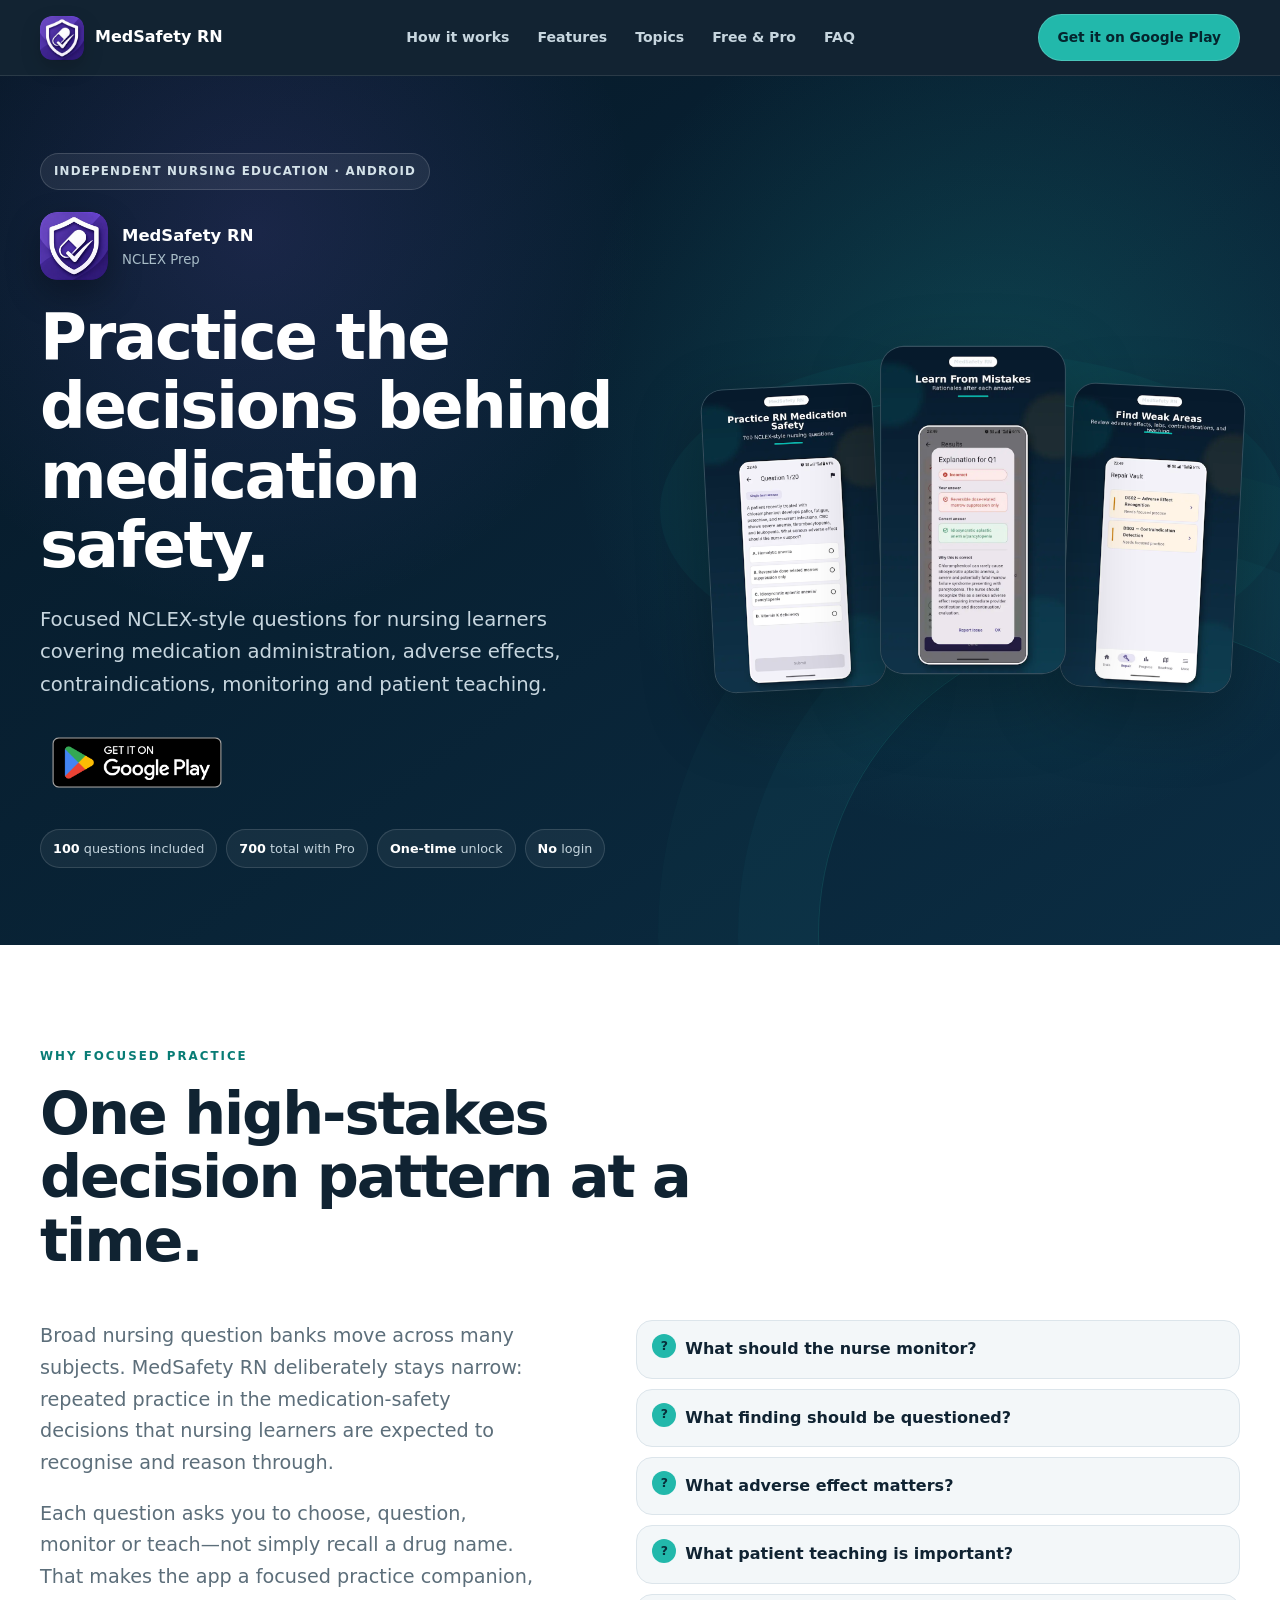
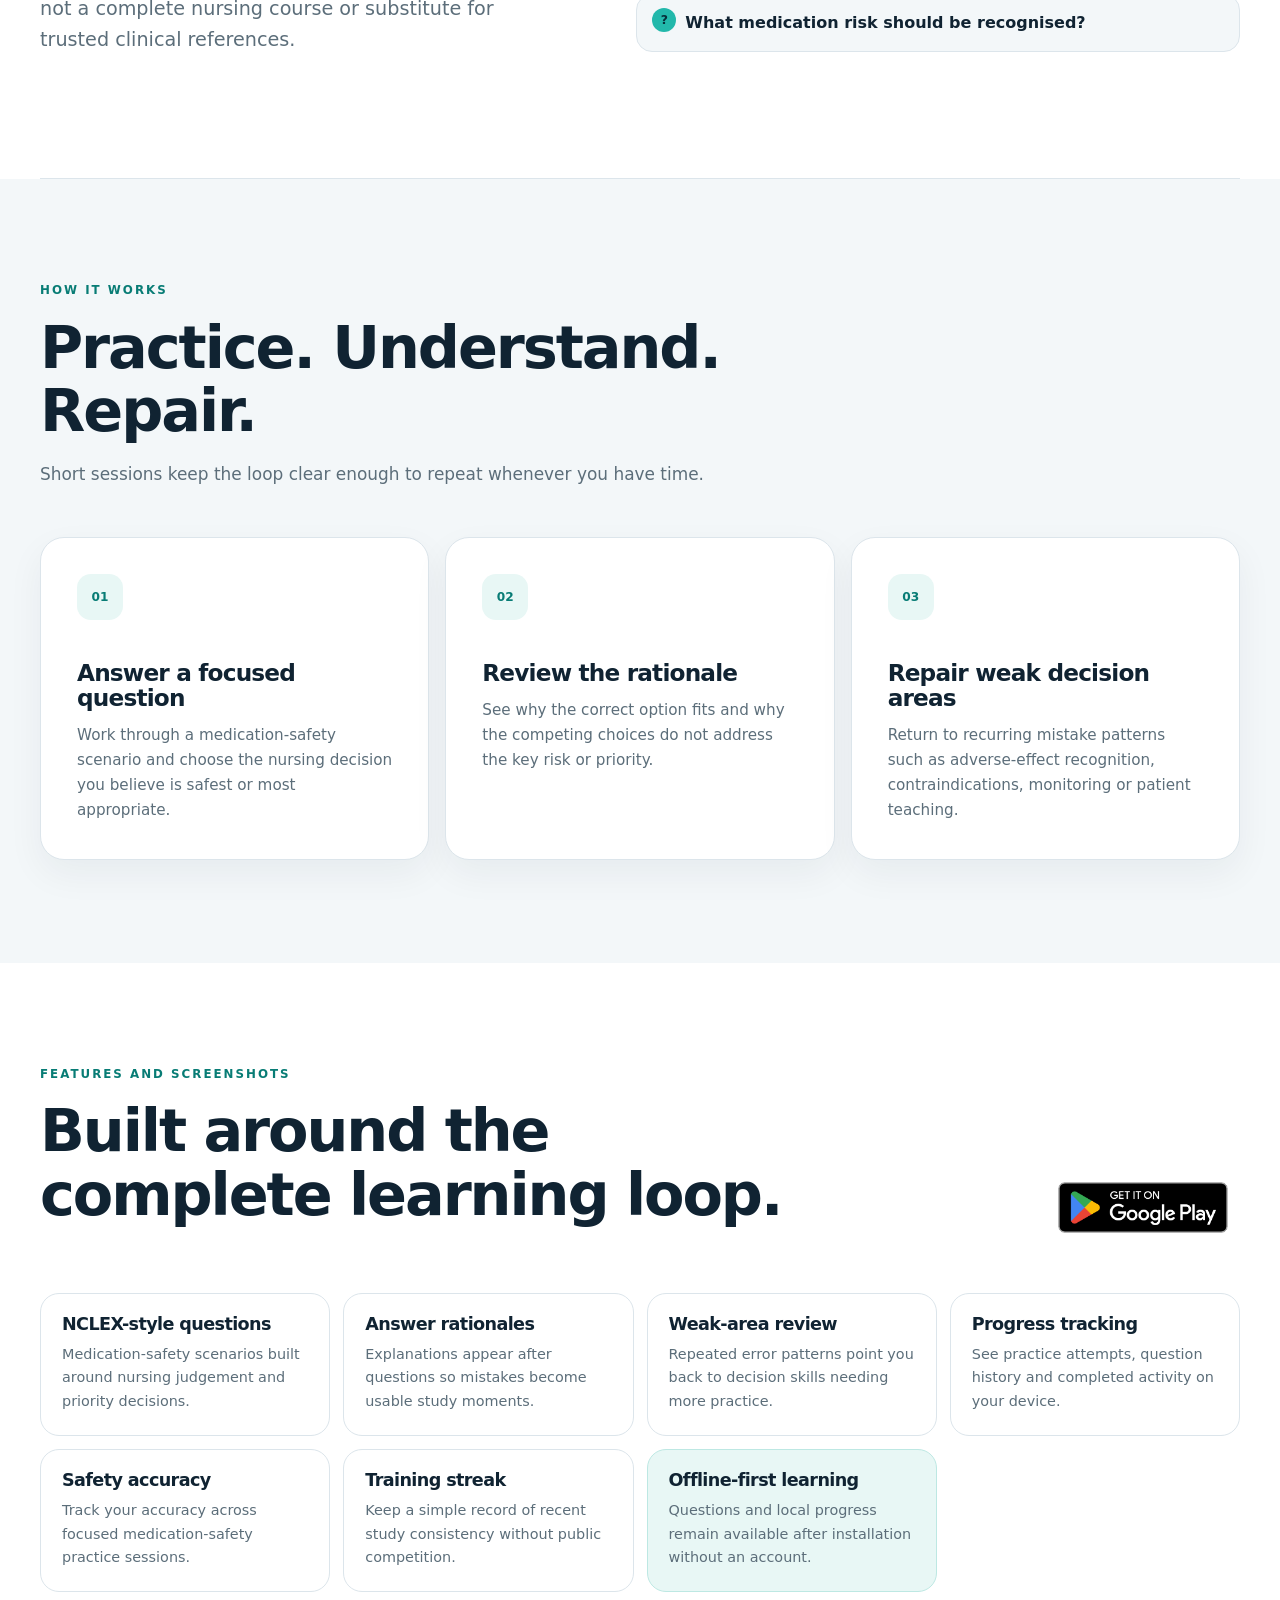
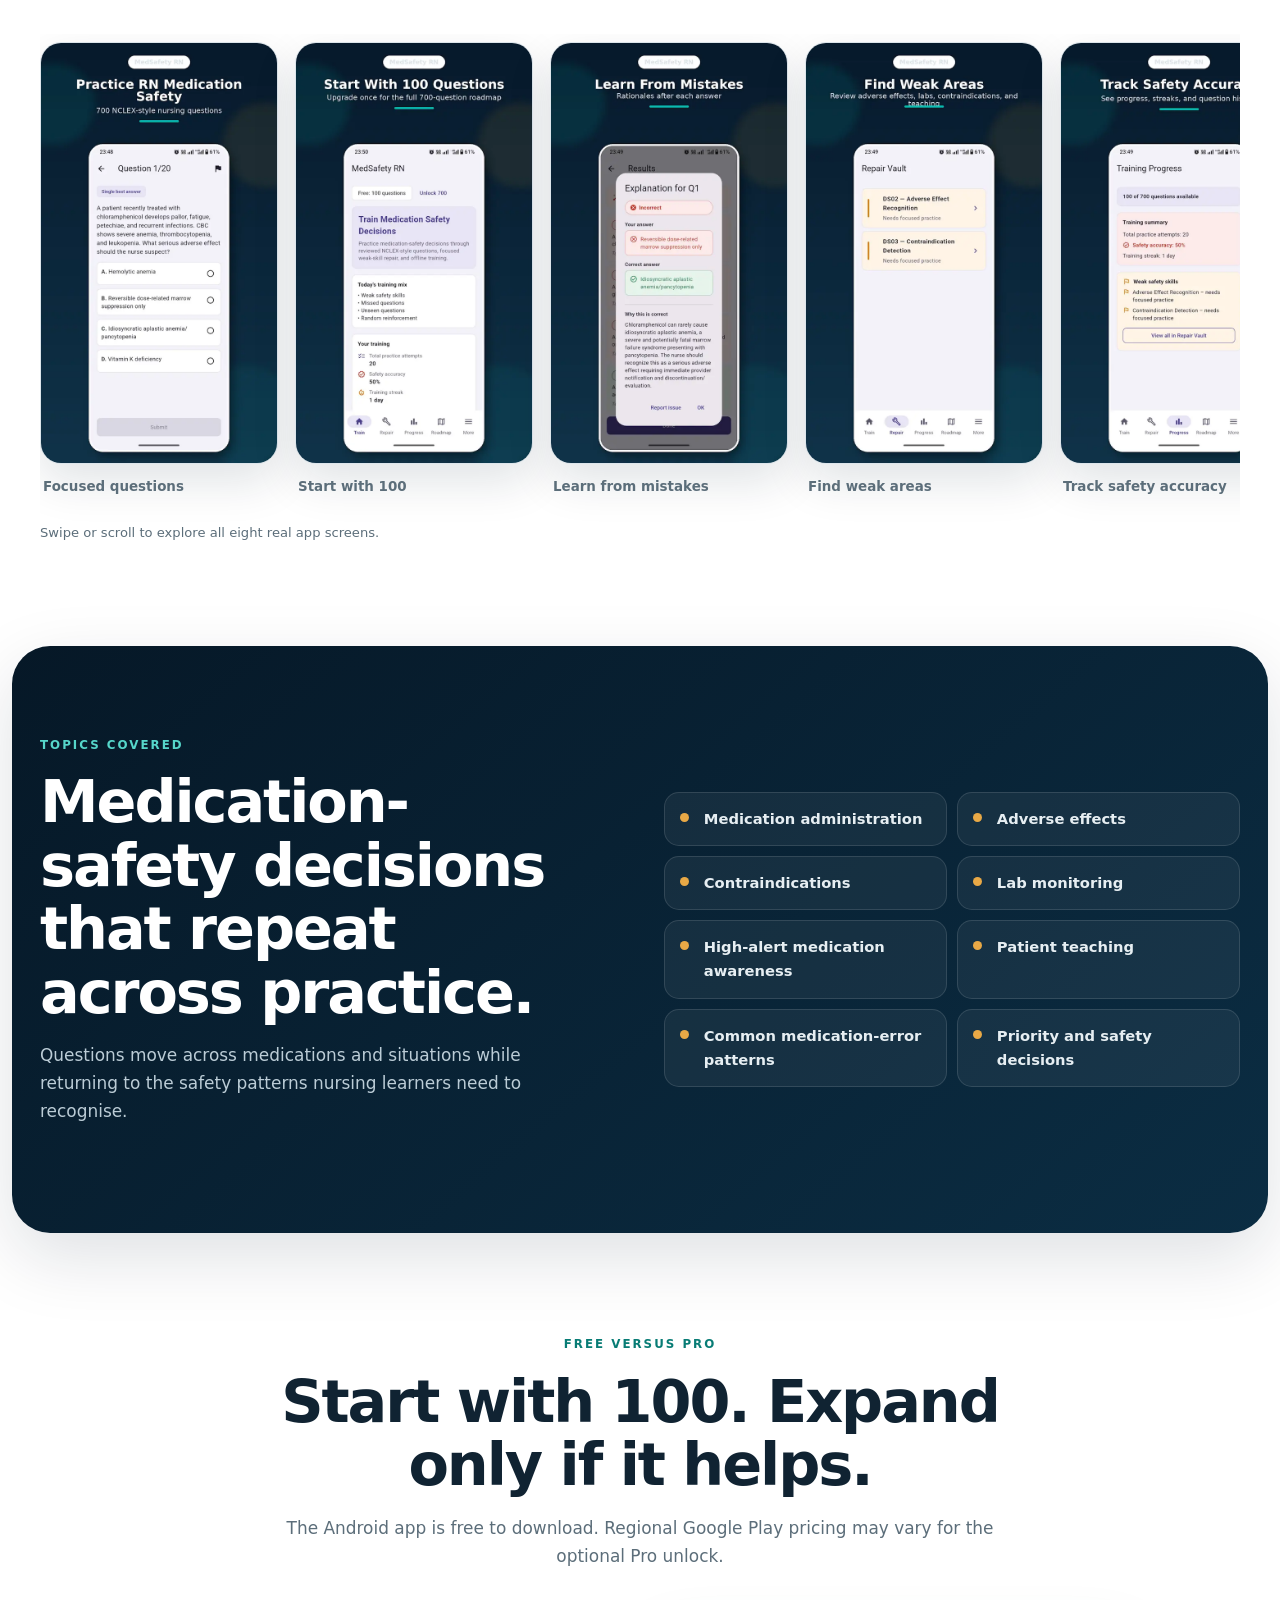
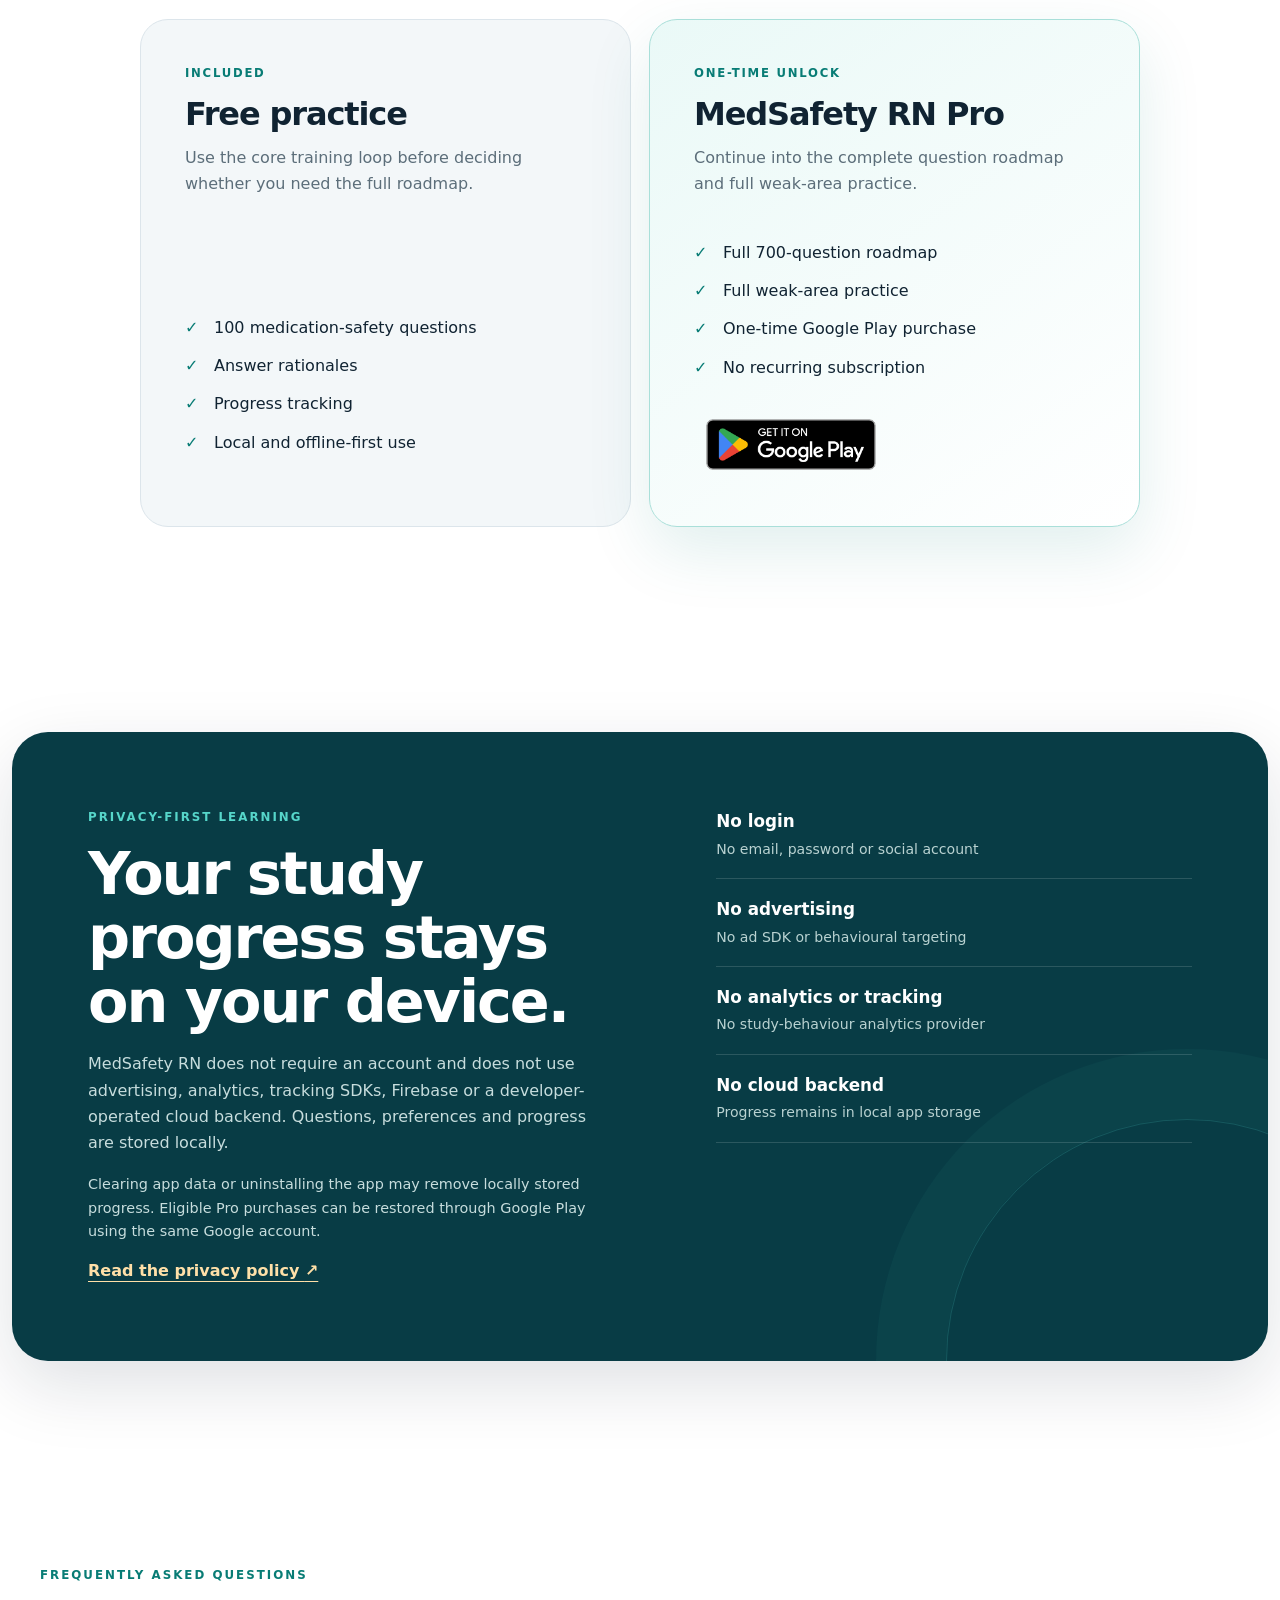
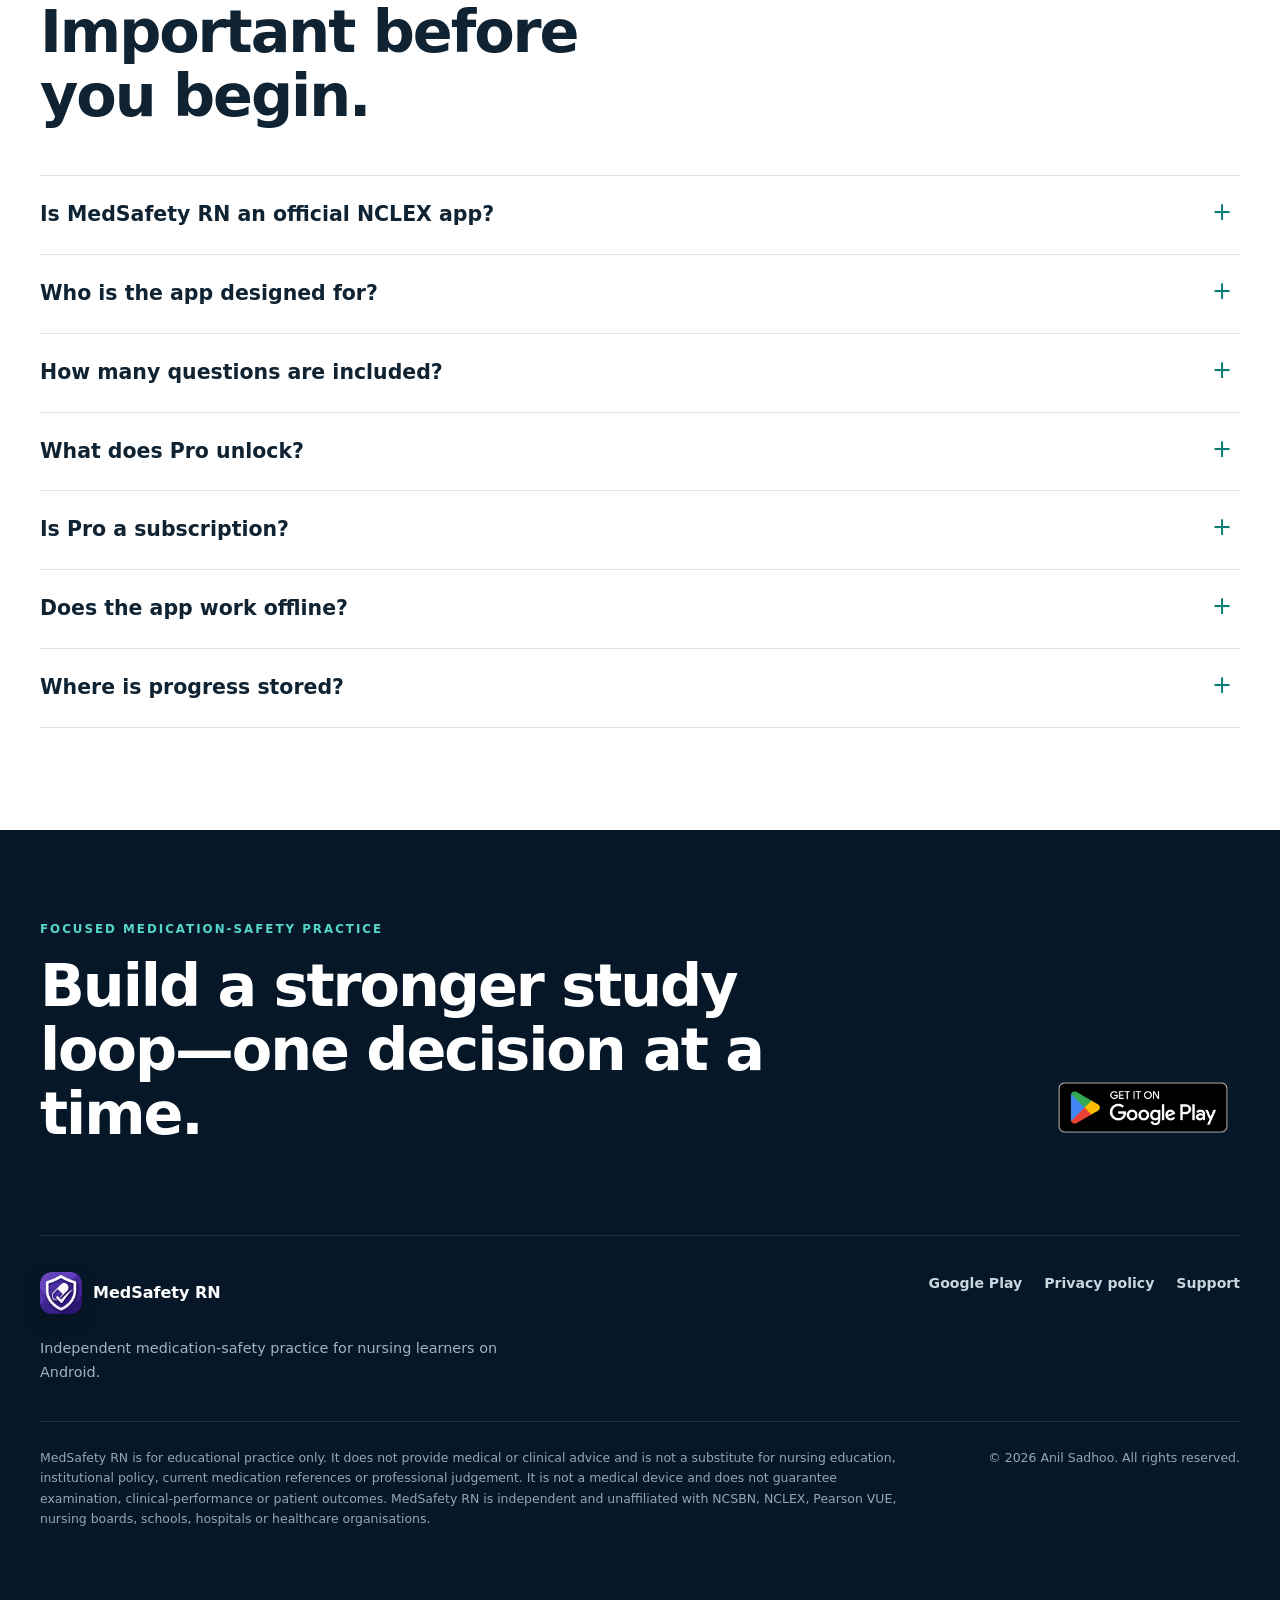
==== commit c7687cb8: "Upgrade MedSafety RN landing page" ====
--- a/index.html
+++ b/index.html
@@ -1,529 +1,254 @@
-<!DOCTYPE html>
+<!doctype html>
 <html lang="en">
 <head>
-  <meta charset="UTF-8" />
-  <meta name="viewport" content="width=device-width, initial-scale=1.0" />
-
-  <title>MedSafety RN – NCLEX-Style Medication Safety Practice</title>
-
-  <meta name="description" content="Practice NCLEX-style medication safety questions for nursing learners. 100 included questions, 700 total with Pro, offline-first after install, no account required." />
-
-  <meta property="og:title" content="MedSafety RN – NCLEX-Style Medication Safety Practice" />
-  <meta property="og:description" content="Focused medication-safety practice for nursing learners. 100 included questions, 700 total with Pro, no login required." />
-  <meta property="og:type" content="website" />
-  <meta property="og:image" content="01_practice_rn_medication_safety.png" />
-
-  <style>
-    :root {
-      --navy: #071A2C;
-      --navy2: #102D44;
-      --teal: #00C2B8;
-      --amber: #F5A623;
-      --white: #FFFFFF;
-      --soft: #D7E3EA;
-      --card: rgba(255, 255, 255, 0.08);
-      --border: rgba(255, 255, 255, 0.16);
-      --darkText: #211A35;
+  <meta charset="utf-8">
+  <meta name="viewport" content="width=device-width, initial-scale=1">
+  <title>MedSafety RN: NCLEX Medication Safety Practice</title>
+  <meta name="description" content="Practice medication-safety decisions with 100 included NCLEX-style nursing questions, rationales, weak-area review and offline progress. Android only.">
+  <meta name="theme-color" content="#071b31">
+  <link rel="canonical" href="https://anilkrkalsi.github.io/medsafety-rn/">
+  <link rel="icon" href="favicon.ico" sizes="any">
+  <link rel="icon" type="image/png" sizes="32x32" href="favicon-32x32.png">
+  <link rel="icon" type="image/png" sizes="16x16" href="favicon-16x16.png">
+  <link rel="apple-touch-icon" sizes="180x180" href="apple-touch-icon.png">
+  <link rel="manifest" href="site.webmanifest">
+  <link rel="stylesheet" href="styles.css">
+
+  <meta property="og:type" content="website">
+  <meta property="og:site_name" content="MedSafety RN">
+  <meta property="og:title" content="Practice the decisions behind medication safety.">
+  <meta property="og:description" content="Focused NCLEX-style medication-safety practice with rationales, weak-area review and local progress for nursing learners.">
+  <meta property="og:url" content="https://anilkrkalsi.github.io/medsafety-rn/">
+  <meta property="og:image" content="https://anilkrkalsi.github.io/medsafety-rn/assets/og-image.png">
+  <meta property="og:image:width" content="1200">
+  <meta property="og:image:height" content="630">
+  <meta property="og:image:alt" content="MedSafety RN medication-safety practice app screens">
+  <meta name="twitter:card" content="summary_large_image">
+  <meta name="twitter:title" content="Practice the decisions behind medication safety.">
+  <meta name="twitter:description" content="Focused NCLEX-style medication-safety practice for nursing learners on Android.">
+  <meta name="twitter:image" content="https://anilkrkalsi.github.io/medsafety-rn/assets/og-image.png">
+
+  <script type="application/ld+json">
+  {
+    "@context": "https://schema.org",
+    "@type": "SoftwareApplication",
+    "name": "MedSafety RN: NCLEX Prep",
+    "operatingSystem": "Android",
+    "applicationCategory": "EducationalApplication",
+    "description": "An independent educational practice app focused on medication-safety decisions for nursing learners.",
+    "url": "https://play.google.com/store/apps/details?id=com.sadhoo.medsafety_rn",
+    "downloadUrl": "https://play.google.com/store/apps/details?id=com.sadhoo.medsafety_rn",
+    "author": { "@type": "Person", "name": "Anil Sadhoo" },
+    "creator": { "@type": "Person", "name": "Anil Sadhoo" },
+    "offers": {
+      "@type": "Offer",
+      "price": "0",
+      "priceCurrency": "USD",
+      "category": "Free download with optional in-app purchase"
     }
-
-    * {
-      box-sizing: border-box;
-    }
-
-    html {
-      scroll-behavior: smooth;
-    }
-
-    body {
-      margin: 0;
-      font-family: Arial, Helvetica, sans-serif;
-      background: linear-gradient(180deg, var(--navy), var(--navy2));
-      color: var(--white);
-      line-height: 1.6;
-    }
-
-    a {
-      color: inherit;
-    }
-
-    .container {
-      width: min(1120px, 92%);
-      margin: 0 auto;
-    }
-
-    header {
-      padding: 22px 0;
-      border-bottom: 1px solid var(--border);
-      background: rgba(7, 26, 44, 0.94);
-      position: sticky;
-      top: 0;
-      z-index: 10;
-    }
-
-    .nav {
-      display: flex;
-      justify-content: space-between;
-      align-items: center;
-      gap: 18px;
-    }
-
-    .brand {
-      font-size: 24px;
-      font-weight: 800;
-      letter-spacing: -0.03em;
-    }
-
-    .nav-links {
-      display: flex;
-      gap: 18px;
-      font-size: 14px;
-      color: var(--soft);
-    }
-
-    .nav-links a {
-      text-decoration: none;
-    }
-
-    .hero {
-      padding: 68px 0 58px;
-      display: grid;
-      grid-template-columns: 1.05fr 0.95fr;
-      gap: 42px;
-      align-items: center;
-    }
-
-    .eyebrow {
-      display: inline-block;
-      padding: 8px 14px;
-      border: 1px solid var(--border);
-      border-radius: 999px;
-      color: var(--soft);
-      background: rgba(255, 255, 255, 0.06);
-      margin-bottom: 18px;
-      font-weight: 700;
-      font-size: 14px;
-    }
-
-    h1 {
-      font-size: clamp(40px, 5.2vw, 66px);
-      line-height: 1.04;
-      margin: 0 0 20px;
-      letter-spacing: -0.06em;
-    }
-
-    .hero p {
-      color: var(--soft);
-      font-size: 20px;
-      max-width: 700px;
-      margin: 0 0 28px;
-    }
-
-    .cta-row {
-      display: flex;
-      gap: 14px;
-      flex-wrap: wrap;
-      align-items: center;
-    }
-
-    .button {
-      display: inline-block;
-      text-decoration: none;
-      background: var(--teal);
-      color: #04252A;
-      font-weight: 800;
-      padding: 15px 22px;
-      border-radius: 14px;
-      box-shadow: 0 12px 30px rgba(0, 194, 184, 0.24);
-    }
-
-    .button.secondary {
-      background: transparent;
-      color: var(--white);
-      border: 1px solid var(--border);
-      box-shadow: none;
-    }
-
-    .hero-card {
-      background: var(--card);
-      border: 1px solid var(--border);
-      border-radius: 28px;
-      padding: 24px;
-      box-shadow: 0 30px 80px rgba(0, 0, 0, 0.28);
-    }
-
-    .real-shot {
-      width: 100%;
-      height: 520px;
-      object-fit: cover;
-      object-position: top center;
-      border-radius: 22px;
-      border: 1px solid var(--border);
-      box-shadow: 0 20px 50px rgba(0, 0, 0, 0.30);
-      display: block;
-      margin-bottom: 22px;
-    }
-
-    .mock {
-      background: #f4f1fb;
-      color: var(--darkText);
-      border-radius: 22px;
-      padding: 24px;
-    }
-
-    .mock h2 {
-      color: #514195;
-      font-size: 30px;
-      line-height: 1.18;
-      margin: 0 0 18px;
-    }
-
-    .mock p {
-      color: #30294A;
-      margin: 0 0 14px;
-    }
-
-    .mock .option {
-      background: #fff;
-      border: 1px solid #ded9eb;
-      border-radius: 16px;
-      padding: 13px 15px;
-      margin: 10px 0;
-      font-size: 16px;
-    }
-
-    .mock .option.correct {
-      border-color: #00C2B8;
-      background: #E9FFFC;
-      font-weight: 800;
-    }
-
-    .mock .rationale {
-      margin-top: 16px;
-      padding: 14px;
-      background: #fff8e8;
-      border-left: 5px solid #F5A623;
-      border-radius: 12px;
-      font-size: 15px;
-    }
-
-    section {
-      padding: 46px 0;
-    }
-
-    h2 {
-      font-size: 34px;
-      line-height: 1.15;
-      letter-spacing: -0.04em;
-      margin: 0 0 18px;
-    }
-
-    .section-lead {
-      color: var(--soft);
-      max-width: 780px;
-      margin-top: -6px;
-      margin-bottom: 24px;
-      font-size: 18px;
-    }
-
-    .grid {
-      display: grid;
-      grid-template-columns: repeat(3, 1fr);
-      gap: 18px;
-    }
-
-    .split {
-      display: grid;
-      grid-template-columns: 1fr 1fr;
-      gap: 18px;
-    }
-
-    .card {
-      background: var(--card);
-      border: 1px solid var(--border);
-      border-radius: 22px;
-      padding: 24px;
-    }
-
-    .card h3 {
-      margin: 0 0 10px;
-      font-size: 21px;
-    }
-
-    .card p,
-    .card li,
-    section p,
-    footer p {
-      color: var(--soft);
-    }
-
-    ul {
-      padding-left: 20px;
-      margin-bottom: 0;
-    }
-
-    .highlight {
-      color: var(--amber);
-      font-weight: 800;
-    }
-
-    .topic-list {
-      display: grid;
-      grid-template-columns: repeat(2, 1fr);
-      gap: 12px;
-      margin-top: 18px;
-    }
-
-    .topic {
-      background: rgba(255, 255, 255, 0.08);
-      border: 1px solid var(--border);
-      border-radius: 16px;
-      padding: 14px 16px;
-      color: var(--soft);
-      font-weight: 700;
-    }
-
-    .disclaimer {
-      font-size: 14px;
-      color: var(--soft);
-      background: rgba(255, 255, 255, 0.06);
-      border: 1px solid var(--border);
-      border-radius: 18px;
-      padding: 20px;
-    }
-
-    footer {
-      padding: 32px 0;
-      border-top: 1px solid var(--border);
-      margin-top: 30px;
-      font-size: 14px;
-    }
-
-    footer a {
-      color: var(--soft);
-    }
-
-    @media (max-width: 900px) {
-      .hero,
-      .grid,
-      .split,
-      .topic-list {
-        grid-template-columns: 1fr;
-      }
-
-      .hero {
-        padding-top: 42px;
-      }
-
-      .nav {
-        align-items: flex-start;
-        flex-direction: column;
-      }
-
-      .nav-links {
-        flex-wrap: wrap;
-      }
-
-      .real-shot {
-        height: auto;
-      }
-    }
-  </style>
+  }
+  </script>
 </head>
-
 <body>
-  <header>
-    <div class="container nav">
-      <div class="brand">MedSafety RN</div>
-      <nav class="nav-links">
-        <a href="#features">Features</a>
-        <a href="#topics">Topics</a>
-        <a href="#faq">FAQ</a>
-        <a href="#disclaimer">Disclaimer</a>
-      </nav>
+  <a class="skip-link" href="#main-content">Skip to main content</a>
+
+  <header class="site-header">
+    <a class="brand" href="#top" aria-label="MedSafety RN home">
+      <img src="assets/app-icon.webp" alt="" width="44" height="44">
+      <span>MedSafety RN</span>
+    </a>
+    <nav aria-label="Primary navigation">
+      <a href="#how">How it works</a>
+      <a href="#features">Features</a>
+      <a href="#topics">Topics</a>
+      <a href="#access">Free &amp; Pro</a>
+      <a href="#faq">FAQ</a>
+    </nav>
+    <a class="header-cta" href="https://play.google.com/store/apps/details?id=com.sadhoo.medsafety_rn" target="_blank" rel="noopener noreferrer">Get it on Google Play</a>
+  </header>
+
+  <main id="main-content">
+    <section id="top" class="hero" aria-labelledby="hero-title">
+      <div class="section-shell hero-grid">
+        <div class="hero-copy">
+          <div class="eyebrow">Independent nursing education · Android</div>
+          <div class="app-name">
+            <img src="assets/app-icon.webp" alt="MedSafety RN app icon" width="68" height="68">
+            <div><strong>MedSafety RN</strong><span>NCLEX Prep</span></div>
+          </div>
+          <h1 id="hero-title">Practice the decisions behind medication safety.</h1>
+          <p class="hero-lead">Focused NCLEX-style questions for nursing learners covering medication administration, adverse effects, contraindications, monitoring and patient teaching.</p>
+          <a class="play-badge" href="https://play.google.com/store/apps/details?id=com.sadhoo.medsafety_rn" target="_blank" rel="noopener noreferrer" aria-label="Get it on Google Play">
+            <img src="assets/google-play-badge.png" alt="Get it on Google Play" width="194" height="75">
+          </a>
+          <div class="hero-facts" aria-label="App access facts">
+            <span><strong>100</strong> questions included</span>
+            <span><strong>700</strong> total with Pro</span>
+            <span><strong>One-time</strong> unlock</span>
+            <span><strong>No</strong> login</span>
+          </div>
+        </div>
+
+        <div class="hero-screens" aria-label="MedSafety RN app screenshots">
+          <figure class="hero-screen screen-left"><img src="assets/screenshot-1.webp" alt="Medication-safety practice question in MedSafety RN" width="576" height="1024" fetchpriority="high"></figure>
+          <figure class="hero-screen screen-center"><img src="assets/screenshot-3.webp" alt="Answer rationale explaining a medication-safety decision" width="576" height="1024" fetchpriority="high"></figure>
+          <figure class="hero-screen screen-right"><img src="assets/screenshot-4.webp" alt="Weak-area repair screen listing decision skills to practise" width="576" height="1024" fetchpriority="high"></figure>
+        </div>
+      </div>
+    </section>
+
+    <section class="focus section-shell" aria-labelledby="focus-title">
+      <div class="section-heading compact">
+        <p class="section-kicker">Why focused practice</p>
+        <h2 id="focus-title">One high-stakes decision pattern at a time.</h2>
+      </div>
+      <div class="focus-grid">
+        <div class="focus-copy">
+          <p>Broad nursing question banks move across many subjects. MedSafety RN deliberately stays narrow: repeated practice in the medication-safety decisions that nursing learners are expected to recognise and reason through.</p>
+          <p>Each question asks you to choose, question, monitor or teach—not simply recall a drug name. That makes the app a focused practice companion, not a complete nursing course or substitute for trusted clinical references.</p>
+        </div>
+        <div class="decision-list" aria-label="Medication-safety decision patterns">
+          <span>What should the nurse monitor?</span>
+          <span>What finding should be questioned?</span>
+          <span>What adverse effect matters?</span>
+          <span>What patient teaching is important?</span>
+          <span>What medication risk should be recognised?</span>
+        </div>
+      </div>
+    </section>
+
+    <section id="how" class="how" aria-labelledby="how-title">
+      <div class="section-shell">
+        <div class="section-heading">
+          <p class="section-kicker">How it works</p>
+          <h2 id="how-title">Practice. Understand. Repair.</h2>
+          <p>Short sessions keep the loop clear enough to repeat whenever you have time.</p>
+        </div>
+        <div class="steps">
+          <article><span class="step-number">01</span><h3>Answer a focused question</h3><p>Work through a medication-safety scenario and choose the nursing decision you believe is safest or most appropriate.</p></article>
+          <article><span class="step-number">02</span><h3>Review the rationale</h3><p>See why the correct option fits and why the competing choices do not address the key risk or priority.</p></article>
+          <article><span class="step-number">03</span><h3>Repair weak decision areas</h3><p>Return to recurring mistake patterns such as adverse-effect recognition, contraindications, monitoring or patient teaching.</p></article>
+        </div>
+      </div>
+    </section>
+
+    <section id="features" class="features section-shell" aria-labelledby="features-title">
+      <div class="section-heading split-heading">
+        <div><p class="section-kicker">Features and screenshots</p><h2 id="features-title">Built around the complete learning loop.</h2></div>
+        <a class="play-badge" href="https://play.google.com/store/apps/details?id=com.sadhoo.medsafety_rn" target="_blank" rel="noopener noreferrer" aria-label="Get it on Google Play"><img src="assets/google-play-badge.png" alt="Get it on Google Play" width="194" height="75"></a>
+      </div>
+      <div class="feature-grid">
+        <article><h3>NCLEX-style questions</h3><p>Medication-safety scenarios built around nursing judgement and priority decisions.</p></article>
+        <article><h3>Answer rationales</h3><p>Explanations appear after questions so mistakes become usable study moments.</p></article>
+        <article><h3>Weak-area review</h3><p>Repeated error patterns point you back to decision skills needing more practice.</p></article>
+        <article><h3>Progress tracking</h3><p>See practice attempts, question history and completed activity on your device.</p></article>
+        <article><h3>Safety accuracy</h3><p>Track your accuracy across focused medication-safety practice sessions.</p></article>
+        <article><h3>Training streak</h3><p>Keep a simple record of recent study consistency without public competition.</p></article>
+        <article><h3>Offline-first learning</h3><p>Questions and local progress remain available after installation without an account.</p></article>
+      </div>
+
+      <div class="gallery" aria-label="MedSafety RN screenshot gallery" tabindex="0">
+        <figure><img src="assets/screenshot-1.webp" alt="Practice RN medication-safety question screen" width="576" height="1024" loading="lazy"><figcaption>Focused questions</figcaption></figure>
+        <figure><img src="assets/screenshot-2.webp" alt="Training home showing 100 free questions and progress summary" width="576" height="1024" loading="lazy"><figcaption>Start with 100</figcaption></figure>
+        <figure><img src="assets/screenshot-3.webp" alt="Question result with answer rationale" width="576" height="1024" loading="lazy"><figcaption>Learn from mistakes</figcaption></figure>
+        <figure><img src="assets/screenshot-4.webp" alt="Repair Vault showing weak medication-safety decision areas" width="576" height="1024" loading="lazy"><figcaption>Find weak areas</figcaption></figure>
+        <figure><img src="assets/screenshot-5.webp" alt="Training progress with safety accuracy and weak-skill summary" width="576" height="1024" loading="lazy"><figcaption>Track safety accuracy</figcaption></figure>
+        <figure><img src="assets/screenshot-6.webp" alt="Seven-hundred-question learning roadmap" width="576" height="1024" loading="lazy"><figcaption>Learning roadmap</figcaption></figure>
+        <figure><img src="assets/screenshot-7.webp" alt="Offline-first profile showing local training progress" width="576" height="1024" loading="lazy"><figcaption>Offline-first practice</figcaption></figure>
+        <figure><img src="assets/screenshot-8.webp" alt="App information and independent-study disclaimer screen" width="576" height="1024" loading="lazy"><figcaption>Independent study aid</figcaption></figure>
+      </div>
+      <p class="gallery-hint">Swipe or scroll to explore all eight real app screens.</p>
+    </section>
+
+    <section id="topics" class="topics" aria-labelledby="topics-title">
+      <div class="section-shell topics-grid">
+        <div class="section-heading compact">
+          <p class="section-kicker light">Topics covered</p>
+          <h2 id="topics-title">Medication-safety decisions that repeat across practice.</h2>
+          <p>Questions move across medications and situations while returning to the safety patterns nursing learners need to recognise.</p>
+        </div>
+        <ul class="topic-list">
+          <li>Medication administration</li>
+          <li>Adverse effects</li>
+          <li>Contraindications</li>
+          <li>Lab monitoring</li>
+          <li>High-alert medication awareness</li>
+          <li>Patient teaching</li>
+          <li>Common medication-error patterns</li>
+          <li>Priority and safety decisions</li>
+        </ul>
+      </div>
+    </section>
+
+    <section id="access" class="access section-shell" aria-labelledby="access-title">
+      <div class="section-heading centered">
+        <p class="section-kicker">Free versus Pro</p>
+        <h2 id="access-title">Start with 100. Expand only if it helps.</h2>
+        <p>The Android app is free to download. Regional Google Play pricing may vary for the optional Pro unlock.</p>
+      </div>
+      <div class="access-grid">
+        <article class="plan-card free-plan">
+          <div><p class="plan-label">Included</p><h3>Free practice</h3><p>Use the core training loop before deciding whether you need the full roadmap.</p></div>
+          <ul><li>100 medication-safety questions</li><li>Answer rationales</li><li>Progress tracking</li><li>Local and offline-first use</li></ul>
+        </article>
+        <article class="plan-card pro-plan">
+          <div><p class="plan-label">One-time unlock</p><h3>MedSafety RN Pro</h3><p>Continue into the complete question roadmap and full weak-area practice.</p></div>
+          <ul><li>Full 700-question roadmap</li><li>Full weak-area practice</li><li>One-time Google Play purchase</li><li>No recurring subscription</li></ul>
+          <a class="play-badge" href="https://play.google.com/store/apps/details?id=com.sadhoo.medsafety_rn" target="_blank" rel="noopener noreferrer" aria-label="Get it on Google Play"><img src="assets/google-play-badge.png" alt="Get it on Google Play" width="194" height="75"></a>
+        </article>
+      </div>
+    </section>
+
+    <section id="privacy" class="privacy section-shell" aria-labelledby="privacy-title">
+      <div class="privacy-panel">
+        <div>
+          <p class="section-kicker light">Privacy-first learning</p>
+          <h2 id="privacy-title">Your study progress stays on your device.</h2>
+          <p>MedSafety RN does not require an account and does not use advertising, analytics, tracking SDKs, Firebase or a developer-operated cloud backend. Questions, preferences and progress are stored locally.</p>
+          <p class="privacy-warning">Clearing app data or uninstalling the app may remove locally stored progress. Eligible Pro purchases can be restored through Google Play using the same Google account.</p>
+          <a href="https://anilkrkalsi.github.io/medsafety-rn-privacy/" target="_blank" rel="noopener noreferrer">Read the privacy policy <span aria-hidden="true">↗</span></a>
+        </div>
+        <ul class="privacy-list" aria-label="Privacy features">
+          <li><strong>No login</strong><span>No email, password or social account</span></li>
+          <li><strong>No advertising</strong><span>No ad SDK or behavioural targeting</span></li>
+          <li><strong>No analytics or tracking</strong><span>No study-behaviour analytics provider</span></li>
+          <li><strong>No cloud backend</strong><span>Progress remains in local app storage</span></li>
+        </ul>
+      </div>
+    </section>
+
+    <section id="faq" class="faq section-shell" aria-labelledby="faq-title">
+      <div class="section-heading compact">
+        <p class="section-kicker">Frequently asked questions</p>
+        <h2 id="faq-title">Important before you begin.</h2>
+      </div>
+      <div class="faq-list">
+        <details><summary>Is MedSafety RN an official NCLEX app?</summary><p>No. It is an independent educational practice app and is not affiliated with, endorsed by or approved by NCSBN, NCLEX, Pearson VUE, nursing boards or licensing authorities.</p></details>
+        <details><summary>Who is the app designed for?</summary><p>It is designed for nursing students, NCLEX-RN learners, repeat test takers, international nurses reviewing U.S.-style questions and pharmacology learners seeking focused medication-safety practice.</p></details>
+        <details><summary>How many questions are included?</summary><p>The free version includes 100 medication-safety questions. The complete roadmap contains 700 reviewed questions.</p></details>
+        <details><summary>What does Pro unlock?</summary><p>Pro unlocks the full 700-question roadmap and full weak-area practice through an optional Google Play purchase.</p></details>
+        <details><summary>Is Pro a subscription?</summary><p>No. Pro is a one-time purchase. There is no recurring subscription, although regional pricing may vary.</p></details>
+        <details><summary>Does the app work offline?</summary><p>Questions and local progress work offline after installation. Google Play and internet access are still required for installation, updates, purchase and restoration.</p></details>
+        <details><summary>Where is progress stored?</summary><p>Progress is stored locally on your Android device. The app has no developer-operated cloud synchronization, so clearing app data or uninstalling may remove it.</p></details>
+      </div>
+    </section>
+  </main>
+
+  <footer>
+    <div class="section-shell footer-cta">
+      <div><p class="section-kicker light">Focused medication-safety practice</p><h2>Build a stronger study loop—one decision at a time.</h2></div>
+      <a class="play-badge" href="https://play.google.com/store/apps/details?id=com.sadhoo.medsafety_rn" target="_blank" rel="noopener noreferrer" aria-label="Get it on Google Play"><img src="assets/google-play-badge.png" alt="Get it on Google Play" width="194" height="75"></a>
     </div>
-  </header>
-
-  <main>
-    <section class="hero container">
-      <div>
-        <span class="eyebrow">Independent educational practice app</span>
-        <h1>NCLEX-style medication safety practice for nursing learners.</h1>
-        <p>
-          Practice medication administration, adverse effects, contraindications,
-          lab monitoring, high-alert medication awareness, patient teaching, and
-          common safety decision patterns.
-        </p>
-
-        <div class="cta-row">
-          <a class="button" href="https://play.google.com/store/apps/details?id=com.sadhoo.medsafety_rn" target="_blank" rel="noopener">
-            Download on Google Play
-          </a>
-          <a class="button secondary" href="#features">
-            See features
-          </a>
-        </div>
-      </div>
-
-      <div class="hero-card">
-        <img class="real-shot" src="01_practice_rn_medication_safety.png" alt="MedSafety RN app screenshot showing NCLEX-style medication safety practice" />
-
-        <div class="mock">
-          <h2>Practice RN Medication Safety</h2>
-          <p><strong>Question 1/20</strong></p>
-          <p>A patient is taking warfarin. Which lab value is most important for medication-safety monitoring?</p>
-          <div class="option">A. Serum sodium</div>
-          <div class="option correct">B. INR</div>
-          <div class="option">C. Hemoglobin A1C</div>
-          <div class="option">D. Blood glucose</div>
-          <p class="rationale"><strong>Rationale:</strong> Warfarin therapy requires INR monitoring because abnormal values can increase bleeding risk.</p>
-        </div>
-      </div>
-    </section>
-
-    <section id="features" class="container">
-      <h2>What you get</h2>
-      <p class="section-lead">
-        MedSafety RN is focused on medication-safety practice, not broad exam-course overload.
-      </p>
-
-      <div class="grid">
-        <div class="card">
-          <h3>100 included questions</h3>
-          <p>Start practicing medication-safety questions without account creation.</p>
-        </div>
-
-        <div class="card">
-          <h3>700 total with Pro</h3>
-          <p>Unlock the full 700-question roadmap with one Pro upgrade. No subscription is required.</p>
-        </div>
-
-        <div class="card">
-          <h3>NCLEX-style practice</h3>
-          <p>Practice focused nursing decision patterns instead of random memorization.</p>
-        </div>
-
-        <div class="card">
-          <h3>Rationales</h3>
-          <p>Review explanations after answers so missed questions become learning points.</p>
-        </div>
-
-        <div class="card">
-          <h3>Weak-area review</h3>
-          <p>Identify repeated weak decision areas and return to focused practice.</p>
-        </div>
-
-        <div class="card">
-          <h3>No login required</h3>
-          <p>Practice progress is stored locally on your device.</p>
-        </div>
-      </div>
-    </section>
-
-    <section id="topics" class="container">
-      <h2>Medication-safety topics covered</h2>
-      <p class="section-lead">
-        Practice questions are built around repeated medication-safety decision patterns.
-      </p>
-
-      <div class="topic-list">
-        <div class="topic">Medication administration decisions</div>
-        <div class="topic">Adverse effects</div>
-        <div class="topic">Contraindications</div>
-        <div class="topic">High-alert medication awareness</div>
-        <div class="topic">Lab monitoring</div>
-        <div class="topic">Patient teaching</div>
-        <div class="topic">Safety accuracy tracking</div>
-        <div class="topic">Missed-question review</div>
-      </div>
-    </section>
-
-    <section class="container">
-      <h2>Free vs Pro</h2>
-      <div class="split">
-        <div class="card">
-          <h3>Included</h3>
-          <p><span class="highlight">100 medication-safety practice questions</span> with rationales and progress tracking.</p>
-        </div>
-
-        <div class="card">
-          <h3>Pro unlock</h3>
-          <p><span class="highlight">700 total reviewed questions</span>, complete roadmap access, and full weak-area review. One-time upgrade. No subscription.</p>
-        </div>
-      </div>
-    </section>
-
-    <section class="container">
-      <h2>Offline-first after install</h2>
-      <p>
-        Practice questions and progress are designed for local use after install.
-        App updates and Pro purchases require Google Play/internet access.
-      </p>
-    </section>
-
-    <section id="faq" class="container">
-      <h2>FAQ</h2>
-
-      <div class="grid">
-        <div class="card">
-          <h3>Is MedSafety RN an official NCLEX app?</h3>
-          <p>No. MedSafety RN is an independent educational practice app. It is not affiliated with or endorsed by NCSBN, NCLEX, Pearson VUE, nursing boards, schools, or hospitals.</p>
-        </div>
-
-        <div class="card">
-          <h3>Do I need an account?</h3>
-          <p>No. The app does not require login or account creation. Practice progress is stored locally on your device.</p>
-        </div>
-
-        <div class="card">
-          <h3>What does Pro unlock?</h3>
-          <p>The included version starts with 100 medication-safety questions. Pro unlocks the full 700-question roadmap with one upgrade. No subscription is required.</p>
-        </div>
-      </div>
-    </section>
-
-    <section id="disclaimer" class="container">
-      <h2>Important disclaimer</h2>
-
-      <div class="disclaimer">
-        <p>
-          MedSafety RN is an independent educational practice app. It is not medical advice,
-          clinical instruction, diagnosis, treatment guidance, or a substitute for nursing school,
-          licensed instruction, institutional policy, medication references, or professional judgment.
-        </p>
-
-        <p>
-          This app is not a medical device and does not diagnose, treat, cure, or prevent any
-          medical condition. Consult a qualified healthcare professional for medical advice,
-          diagnosis, or treatment.
-        </p>
-
-        <p>
-          MedSafety RN is not affiliated with, endorsed by, sponsored by, or officially provided by
-          NCSBN, NCLEX, Pearson VUE, any nursing board, school, hospital, licensing authority, or
-          healthcare organization. NCLEX and NCLEX-RN are referenced only to describe the educational
-          practice style and learner audience.
-        </p>
-
-        <p>
-          Reviewed questions means the content has been checked for educational clarity, app consistency,
-          and practice value. It does not mean clinical approval, regulatory approval, school approval,
-          board approval, or exam-author approval.
-        </p>
-      </div>
-    </section>
-  </main>
-
-  <footer>
-    <div class="container">
-      <p>© 2026 MedSafety RN. Independent educational practice app.</p>
-      <p>
-        <a href="https://anilkrkalsi.github.io/medsafety-rn-privacy/" target="_blank" rel="noopener">Privacy Policy</a>
-        ·
-        <a href="mailto:anilkrkalsi@gmail.com">Contact Support</a>
-        ·
-        <a href="https://play.google.com/store/apps/details?id=com.sadhoo.medsafety_rn" target="_blank" rel="noopener">Google Play</a>
-      </p>
+    <div class="section-shell footer-main">
+      <div class="footer-brand"><a class="brand" href="#top"><img src="assets/app-icon.webp" alt="" width="42" height="42"><span>MedSafety RN</span></a><p>Independent medication-safety practice for nursing learners on Android.</p></div>
+      <div class="footer-links"><a href="https://play.google.com/store/apps/details?id=com.sadhoo.medsafety_rn" target="_blank" rel="noopener noreferrer">Google Play</a><a href="https://anilkrkalsi.github.io/medsafety-rn-privacy/" target="_blank" rel="noopener noreferrer">Privacy policy</a><a href="mailto:anilkrkalsi@gmail.com">Support</a></div>
+    </div>
+    <div class="section-shell disclaimer">
+      <p>MedSafety RN is for educational practice only. It does not provide medical or clinical advice and is not a substitute for nursing education, institutional policy, current medication references or professional judgement. It is not a medical device and does not guarantee examination, clinical-performance or patient outcomes. MedSafety RN is independent and unaffiliated with NCSBN, NCLEX, Pearson VUE, nursing boards, schools, hospitals or healthcare organisations.</p>
+      <p>© 2026 Anil Sadhoo. All rights reserved.</p>
     </div>
   </footer>
+
+  <a class="play-badge mobile-install" href="https://play.google.com/store/apps/details?id=com.sadhoo.medsafety_rn" target="_blank" rel="noopener noreferrer" aria-label="Get it on Google Play"><img src="assets/google-play-badge.png" alt="Get it on Google Play" width="194" height="75"></a>
 </body>
 </html>
--- a/styles.css
+++ b/styles.css
@@ -0,0 +1,338 @@
+:root {
+  --navy-950: #061827;
+  --navy-900: #071b31;
+  --navy-800: #0b2d43;
+  --navy-700: #17465c;
+  --teal: #22b8ab;
+  --teal-dark: #087c75;
+  --teal-soft: #e8f7f5;
+  --amber: #e9a946;
+  --amber-soft: #fff4df;
+  --ink: #102332;
+  --muted: #5c6e7a;
+  --line: #dce5eb;
+  --surface: #ffffff;
+  --soft: #f3f7f9;
+  --shadow: 0 24px 70px rgba(4, 25, 43, 0.13);
+}
+
+* { box-sizing: border-box; }
+html { scroll-behavior: smooth; scroll-padding-top: 86px; }
+body {
+  margin: 0;
+  min-width: 280px;
+  overflow-x: hidden;
+  background: var(--surface);
+  color: var(--ink);
+  font-family: Inter, ui-sans-serif, system-ui, -apple-system, BlinkMacSystemFont, "Segoe UI", Arial, sans-serif;
+  line-height: 1.65;
+  -webkit-font-smoothing: antialiased;
+}
+
+img { display: block; max-width: 100%; }
+a { color: inherit; }
+h1, h2, h3, p { margin-top: 0; }
+h1, h2, h3 { line-height: 1.08; letter-spacing: -0.035em; }
+
+.skip-link {
+  position: fixed;
+  top: 10px;
+  left: 10px;
+  z-index: 100;
+  transform: translateY(-150%);
+  border-radius: 8px;
+  background: #fff;
+  color: var(--navy-900);
+  padding: 10px 14px;
+  font-weight: 800;
+}
+.skip-link:focus { transform: translateY(0); }
+
+.site-header {
+  position: sticky;
+  top: 0;
+  z-index: 50;
+  display: grid;
+  grid-template-columns: auto 1fr auto;
+  align-items: center;
+  gap: 24px;
+  min-height: 76px;
+  padding: 10px max(22px, calc((100vw - 1200px) / 2));
+  border-bottom: 1px solid rgba(255, 255, 255, 0.1);
+  background: rgba(6, 24, 39, 0.95);
+  color: #fff;
+  backdrop-filter: blur(18px);
+}
+.brand { display: inline-flex; align-items: center; gap: 11px; font-weight: 850; text-decoration: none; white-space: nowrap; }
+.brand img { border-radius: 12px; box-shadow: 0 8px 20px rgba(0,0,0,.2); }
+.site-header nav { display: flex; justify-content: center; gap: clamp(14px, 2.3vw, 28px); }
+.site-header nav a, .footer-links a { color: #c7d6df; font-size: .88rem; font-weight: 700; text-decoration: none; }
+.site-header nav a:hover, .site-header nav a:focus-visible, .footer-links a:hover, .footer-links a:focus-visible { color: #fff; }
+.header-cta {
+  border: 1px solid rgba(255,255,255,.18);
+  border-radius: 999px;
+  background: var(--teal);
+  color: #05242d;
+  padding: 11px 18px;
+  font-size: .86rem;
+  font-weight: 850;
+  text-decoration: none;
+}
+
+.section-shell { width: min(1200px, calc(100% - 40px)); margin-inline: auto; }
+section.section-shell, .focus, .features, .access, .privacy, .faq { padding-block: clamp(76px, 8vw, 120px); }
+.section-heading { max-width: 760px; margin-bottom: 48px; }
+.section-heading.compact { max-width: 660px; }
+.section-heading.centered { margin-inline: auto; text-align: center; }
+.section-heading h2, .topics h2, .privacy h2, .footer-cta h2 { margin-bottom: 18px; font-size: clamp(2.35rem, 4.6vw, 4.5rem); }
+.section-heading > p:last-child, .topics .section-heading > p:last-child { color: var(--muted); font-size: 1.06rem; }
+.section-kicker {
+  margin-bottom: 15px;
+  color: var(--teal-dark);
+  font-size: .74rem;
+  font-weight: 900;
+  letter-spacing: .17em;
+  text-transform: uppercase;
+}
+.section-kicker.light { color: #56d6ca; }
+
+.hero {
+  position: relative;
+  overflow: hidden;
+  background:
+    radial-gradient(circle at 78% 38%, rgba(34,184,171,.2), transparent 27rem),
+    radial-gradient(circle at 20% 18%, rgba(126,91,214,.16), transparent 24rem),
+    linear-gradient(145deg, var(--navy-950), var(--navy-800));
+  color: #fff;
+}
+.hero::after {
+  content: "";
+  position: absolute;
+  right: -160px;
+  bottom: -300px;
+  width: 620px;
+  height: 620px;
+  border: 1px solid rgba(45,198,181,.16);
+  border-radius: 50%;
+  box-shadow: 0 0 0 80px rgba(45,198,181,.035), 0 0 0 160px rgba(45,198,181,.025);
+}
+.hero-grid {
+  position: relative;
+  z-index: 1;
+  display: grid;
+  grid-template-columns: minmax(0, 1.05fr) minmax(470px, .95fr);
+  align-items: center;
+  gap: clamp(42px, 6vw, 90px);
+  min-height: calc(100vh - 76px);
+  padding-block: clamp(52px, 6vw, 80px);
+}
+.hero-copy { max-width: 700px; }
+.eyebrow {
+  display: inline-flex;
+  margin-bottom: 22px;
+  border: 1px solid rgba(255,255,255,.15);
+  border-radius: 999px;
+  background: rgba(255,255,255,.07);
+  color: #d4e2e9;
+  padding: 8px 13px;
+  font-size: .74rem;
+  font-weight: 800;
+  letter-spacing: .1em;
+  text-transform: uppercase;
+}
+.app-name { display: flex; align-items: center; gap: 14px; margin-bottom: 23px; }
+.app-name img { border-radius: 17px; box-shadow: 0 14px 34px rgba(0,0,0,.3); }
+.app-name div { display: grid; }
+.app-name strong { font-size: 1.03rem; }
+.app-name span { color: #a9bdc8; font-size: .83rem; }
+.hero h1 { max-width: 760px; margin-bottom: 24px; font-size: clamp(3.15rem, 5vw, 5.2rem); }
+.hero-lead { max-width: 680px; margin-bottom: 24px; color: #c7d6df; font-size: clamp(1.04rem, 1.6vw, 1.23rem); }
+.play-badge { display: inline-block; border-radius: 12px; transition: transform 160ms ease; }
+.play-badge img { width: 194px; height: auto; }
+.play-badge:hover { transform: translateY(-2px); }
+.play-badge:focus-visible, a:focus-visible, summary:focus-visible, .gallery:focus-visible { outline: 3px solid var(--amber); outline-offset: 4px; }
+.hero-facts { display: flex; flex-wrap: wrap; gap: 9px; margin-top: 20px; }
+.hero-facts span { border: 1px solid rgba(255,255,255,.13); border-radius: 999px; background: rgba(255,255,255,.055); color: #c4d4dd; padding: 8px 12px; font-size: .8rem; }
+.hero-facts strong { color: #fff; }
+.hero-screens { position: relative; display: grid; grid-template-columns: repeat(3, minmax(0, 1fr)); align-items: center; gap: 9px; min-width: 0; }
+.hero-screens::before { content: ""; position: absolute; inset: 13% 0; border: 1px solid rgba(34,184,171,.22); border-radius: 50%; box-shadow: 0 0 0 46px rgba(34,184,171,.05); }
+.hero-screen { position: relative; margin: 0; overflow: hidden; border: 1px solid rgba(255,255,255,.18); border-radius: 22px; background: #0a283a; box-shadow: 0 24px 70px rgba(0,0,0,.3); }
+.hero-screen img { width: 100%; height: auto; }
+.screen-left { transform: rotate(-3deg) translateY(28px); }
+.screen-center { z-index: 2; transform: scale(1.08); }
+.screen-right { transform: rotate(3deg) translateY(28px); }
+
+.focus { border-bottom: 1px solid var(--line); }
+.focus-grid { display: grid; grid-template-columns: .9fr 1.1fr; gap: clamp(44px, 8vw, 120px); align-items: start; }
+.focus-copy { color: var(--muted); font-size: clamp(1.05rem, 1.6vw, 1.2rem); }
+.decision-list { display: grid; gap: 10px; }
+.decision-list span { position: relative; border: 1px solid var(--line); border-radius: 16px; background: var(--soft); padding: 15px 18px 15px 48px; font-weight: 760; }
+.decision-list span::before { content: "?"; position: absolute; left: 15px; top: 13px; display: grid; place-items: center; width: 24px; height: 24px; border-radius: 50%; background: var(--teal); color: #07303b; font-size: .78rem; font-weight: 900; }
+
+.how { background: var(--soft); }
+.how .section-shell { padding-block: clamp(76px, 8vw, 120px); }
+.steps { display: grid; grid-template-columns: repeat(3, 1fr); gap: 16px; }
+.steps article { border: 1px solid var(--line); border-radius: 24px; background: #fff; padding: clamp(24px, 3vw, 36px); box-shadow: 0 14px 36px rgba(8,37,57,.055); }
+.step-number { display: inline-grid; place-items: center; width: 46px; height: 46px; margin-bottom: 40px; border-radius: 14px; background: var(--teal-soft); color: var(--teal-dark); font-size: .76rem; font-weight: 900; }
+.steps h3 { margin-bottom: 13px; font-size: 1.45rem; }
+.steps p { margin-bottom: 0; color: var(--muted); font-size: .95rem; }
+
+.split-heading { display: flex; align-items: end; justify-content: space-between; gap: 36px; max-width: none; }
+.split-heading > div { max-width: 760px; }
+.feature-grid { display: grid; grid-template-columns: repeat(4, 1fr); gap: 13px; margin-bottom: 42px; }
+.feature-grid article { border: 1px solid var(--line); border-radius: 19px; background: #fff; padding: 21px; }
+.feature-grid article:last-child { background: var(--teal-soft); border-color: #bde8e3; }
+.feature-grid h3 { margin-bottom: 9px; font-size: 1.1rem; }
+.feature-grid p { margin-bottom: 0; color: var(--muted); font-size: .9rem; }
+.gallery {
+  display: grid;
+  grid-template-columns: repeat(8, minmax(238px, 1fr));
+  gap: 17px;
+  max-width: 100%;
+  overflow-x: auto;
+  overscroll-behavior-inline: contain;
+  padding: 8px 4px 24px;
+  scroll-snap-type: x mandatory;
+  scrollbar-color: var(--teal) #d9e5e9;
+}
+.gallery figure { margin: 0; scroll-snap-align: start; }
+.gallery img { width: 100%; height: auto; border: 1px solid var(--line); border-radius: 21px; background: var(--navy-900); box-shadow: 0 18px 45px rgba(5,33,51,.12); }
+.gallery figcaption { padding: 12px 3px 0; color: var(--muted); font-size: .84rem; font-weight: 800; }
+.gallery-hint { margin: 0; color: var(--muted); font-size: .82rem; }
+
+.topics { width: min(1300px, calc(100% - 24px)); margin-inline: auto; border-radius: 38px; background: linear-gradient(140deg, var(--navy-950), var(--navy-800)); color: #fff; box-shadow: var(--shadow); }
+.topics-grid { display: grid; grid-template-columns: .95fr 1.05fr; gap: clamp(45px, 8vw, 110px); align-items: center; padding-block: clamp(60px, 7vw, 92px); }
+.topics .section-heading { margin-bottom: 0; }
+.topics .section-heading > p:last-child { color: #bbccd6; }
+.topic-list { display: grid; grid-template-columns: 1fr 1fr; gap: 10px; margin: 0; padding: 0; list-style: none; }
+.topic-list li { position: relative; border: 1px solid rgba(255,255,255,.12); border-radius: 15px; background: rgba(255,255,255,.055); padding: 14px 14px 14px 39px; color: #e6eef2; font-weight: 700; font-size: .92rem; }
+.topic-list li::before { content: ""; position: absolute; left: 15px; top: 20px; width: 9px; height: 9px; border-radius: 50%; background: var(--amber); }
+
+.access-grid { display: grid; grid-template-columns: 1fr 1fr; gap: 18px; max-width: 1000px; margin-inline: auto; }
+.plan-card { display: flex; flex-direction: column; justify-content: space-between; min-height: 480px; border: 1px solid var(--line); border-radius: 28px; padding: clamp(28px, 4vw, 44px); }
+.free-plan { background: var(--soft); }
+.pro-plan { background: linear-gradient(145deg, #eaf9f7, #fff); border-color: #a9dfd9; box-shadow: 0 24px 65px rgba(8,124,117,.12); }
+.plan-label { margin-bottom: 14px; color: var(--teal-dark); font-size: .73rem; font-weight: 900; letter-spacing: .15em; text-transform: uppercase; }
+.plan-card h3 { margin-bottom: 13px; font-size: 2rem; }
+.plan-card > div > p:last-child { color: var(--muted); }
+.plan-card ul { display: grid; gap: 12px; margin: 26px 0; padding: 0; list-style: none; }
+.plan-card li { position: relative; padding-left: 29px; }
+.plan-card li::before { content: "✓"; position: absolute; left: 0; top: 0; color: var(--teal-dark); font-weight: 900; }
+
+.privacy { width: min(1280px, calc(100% - 24px)); }
+.privacy-panel { position: relative; display: grid; grid-template-columns: 1.05fr .95fr; gap: clamp(46px, 8vw, 110px); overflow: hidden; border-radius: 36px; background: #083c45; color: #fff; padding: clamp(34px, 6vw, 76px); box-shadow: var(--shadow); }
+.privacy-panel::after { content: ""; position: absolute; right: -160px; bottom: -240px; width: 480px; height: 480px; border: 1px solid rgba(86,214,202,.18); border-radius: 50%; box-shadow: 0 0 0 70px rgba(86,214,202,.04); }
+.privacy-panel > div { position: relative; z-index: 1; }
+.privacy-panel > div > p:not(.section-kicker) { color: #c7dddd; }
+.privacy-warning { font-size: .9rem; }
+.privacy-panel a { color: #ffe0a8; font-weight: 800; text-underline-offset: 5px; }
+.privacy-list { position: relative; z-index: 1; margin: 0; padding: 0; list-style: none; }
+.privacy-list li { display: grid; gap: 2px; padding: 17px 0; border-bottom: 1px solid rgba(255,255,255,.14); }
+.privacy-list li:first-child { padding-top: 0; }
+.privacy-list strong { font-size: 1.05rem; }
+.privacy-list span { color: #b9d2d1; font-size: .88rem; }
+
+.faq-list { border-top: 1px solid var(--line); }
+.faq details { border-bottom: 1px solid var(--line); }
+.faq summary { position: relative; cursor: pointer; list-style: none; padding: 22px 48px 22px 0; font-size: clamp(1.08rem, 1.8vw, 1.28rem); font-weight: 850; }
+.faq summary::-webkit-details-marker { display: none; }
+.faq summary::after { content: "+"; position: absolute; right: 8px; top: 17px; color: var(--teal-dark); font-size: 1.5rem; font-weight: 500; }
+.faq details[open] summary::after { content: "−"; }
+.faq details p { max-width: 850px; margin-bottom: 0; padding: 0 46px 24px 0; color: var(--muted); }
+
+footer { background: var(--navy-950); color: #fff; }
+.footer-cta { display: flex; align-items: end; justify-content: space-between; gap: 38px; padding-block: clamp(64px, 7vw, 94px); border-bottom: 1px solid rgba(255,255,255,.11); }
+.footer-cta > div { max-width: 790px; }
+.footer-cta h2 { margin-bottom: 0; }
+.footer-main { display: flex; justify-content: space-between; align-items: flex-start; gap: 40px; padding-block: 36px; }
+.footer-brand p { max-width: 460px; margin: 15px 0 0; color: #9fb5c1; font-size: .9rem; }
+.footer-links { display: flex; flex-wrap: wrap; gap: 22px; }
+.disclaimer { display: flex; justify-content: space-between; gap: 40px; padding-block: 26px 110px; border-top: 1px solid rgba(255,255,255,.1); }
+.disclaimer p { margin: 0; color: #91a8b5; font-size: .78rem; }
+.disclaimer p:first-child { max-width: 880px; }
+.disclaimer p:last-child { white-space: nowrap; }
+.mobile-install { display: none; }
+
+@media (max-width: 1100px) {
+  .site-header nav { display: none; }
+  .site-header { grid-template-columns: 1fr auto; }
+  .hero-grid { grid-template-columns: minmax(0, 1fr) minmax(400px, .85fr); }
+  .feature-grid { grid-template-columns: repeat(2, 1fr); }
+}
+
+@media (max-width: 900px) {
+  .hero-grid { grid-template-columns: 1fr; min-height: auto; }
+  .hero-copy { max-width: 760px; }
+  .hero-screens { width: min(650px, 100%); margin-inline: auto; }
+  .focus-grid, .topics-grid, .privacy-panel { grid-template-columns: 1fr; }
+  .steps { grid-template-columns: 1fr; }
+  .step-number { margin-bottom: 22px; }
+  .topics { border-radius: 30px; }
+  .access-grid { grid-template-columns: 1fr; max-width: 650px; }
+  .plan-card { min-height: auto; }
+}
+
+@media (max-width: 620px) {
+  html { scroll-padding-top: 68px; }
+  body { padding-bottom: 84px; }
+  .site-header { min-height: 66px; padding: 8px 14px; }
+  .site-header .brand img { width: 40px; height: 40px; }
+  .header-cta { display: none; }
+  .section-shell { width: min(100% - 28px, 1200px); }
+  section.section-shell, .focus, .features, .access, .privacy, .faq { padding-block: 70px; }
+  .hero-grid { gap: 40px; padding-block: 46px 66px; }
+  .eyebrow { font-size: .64rem; }
+  .app-name img { width: 56px; height: 56px; }
+  .hero h1 { font-size: clamp(2.65rem, 14vw, 4.1rem); }
+  .hero-lead { font-size: 1rem; }
+  .hero-facts { display: grid; grid-template-columns: 1fr 1fr; }
+  .hero-facts span { text-align: center; padding-inline: 7px; }
+  .hero-screens { gap: 5px; }
+  .hero-screen { border-radius: 12px; }
+  .screen-left { transform: rotate(-2deg) translateY(13px); }
+  .screen-center { transform: scale(1.04); }
+  .screen-right { transform: rotate(2deg) translateY(13px); }
+  .focus-grid { gap: 28px; }
+  .split-heading { display: block; }
+  .split-heading .play-badge { margin-top: 18px; }
+  .feature-grid, .topic-list { grid-template-columns: 1fr; }
+  .gallery { grid-template-columns: repeat(8, minmax(218px, 75vw)); }
+  .topics { width: calc(100% - 12px); border-radius: 24px; }
+  .privacy { width: calc(100% - 12px); }
+  .privacy-panel { border-radius: 24px; }
+  .footer-cta, .footer-main, .disclaimer { align-items: flex-start; flex-direction: column; }
+  .footer-links { gap: 16px 22px; }
+  .disclaimer p:last-child { white-space: normal; }
+  .mobile-install {
+    position: fixed;
+    right: 10px;
+    bottom: 8px;
+    left: 10px;
+    z-index: 60;
+    display: flex;
+    justify-content: center;
+    border: 1px solid rgba(255,255,255,.18);
+    border-radius: 15px;
+    background: rgba(6,24,39,.97);
+    box-shadow: 0 16px 40px rgba(3,20,33,.34);
+    backdrop-filter: blur(16px);
+  }
+  .mobile-install img { width: 164px; }
+}
+
+@media (max-width: 340px) {
+  .brand span { font-size: .9rem; }
+  .hero h1 { font-size: 2.55rem; }
+  .hero-facts { grid-template-columns: 1fr; }
+  .gallery { grid-template-columns: repeat(8, minmax(210px, 78vw)); }
+}
+
+@media (prefers-reduced-motion: reduce) {
+  html { scroll-behavior: auto; }
+  *, *::before, *::after {
+    scroll-behavior: auto !important;
+    animation-duration: .01ms !important;
+    animation-iteration-count: 1 !important;
+    transition-duration: .01ms !important;
+  }
+}
